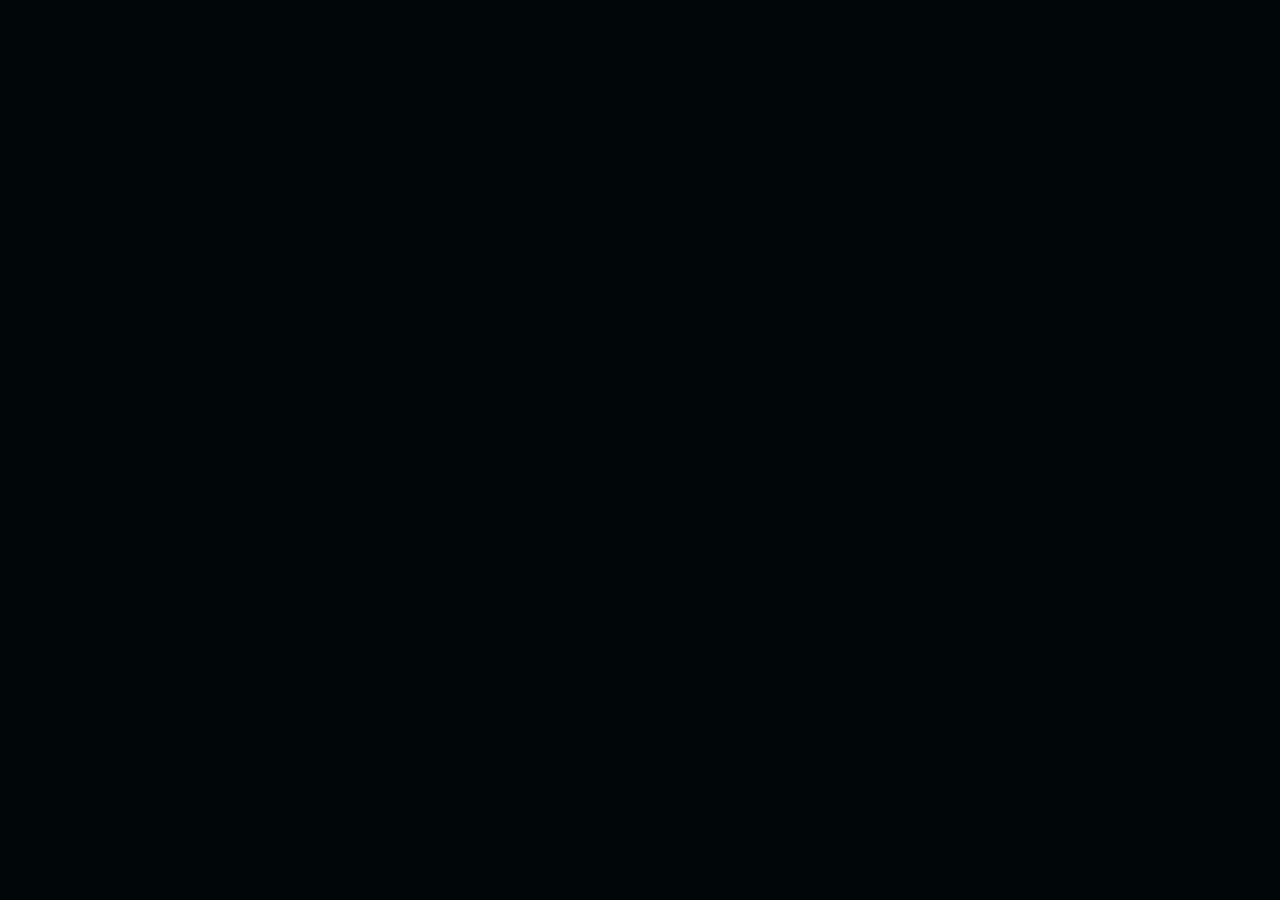
==== index.html @ 077a0ced "cleaned up fake stats for the bottom of the screen" ====
<!doctype html>
<html lang="en">
<head>
<meta charset="utf-8">
<meta name="viewport" content="width=device-width,initial-scale=1">
<title>Jarvis HUD: edge instruments</title>
<style>
  :root { --rgb: 80,222,205; }
  html, body { margin:0; height:100%; overflow:hidden; background:#010708; }
  #c { position:fixed; inset:0; width:100%; height:100%; display:block; cursor:pointer; outline:none; }
  #c:focus-visible { outline:2px solid rgba(var(--rgb),.7); outline-offset:-4px; }

  .p { position:fixed; pointer-events:none; color:rgba(var(--rgb),.92);
    font:12px/1.55 "Bahnschrift","Segoe UI",system-ui,sans-serif; letter-spacing:.04em; font-variant-numeric:tabular-nums; }
  .box { border-left:1px solid rgba(var(--rgb),.4); padding-left:12px; }
  .r { border-left:0; border-right:1px solid rgba(var(--rgb),.4); padding:0 12px 0 0; text-align:right; }
  .dim { color:rgba(var(--rgb),.55); }
  .big { font-size:30px; line-height:1.15; font-weight:600; color:#eafffb; }
  .title { font-size:20px; font-weight:600; letter-spacing:.3em; color:#eafffb; }
  .row2 { display:flex; align-items:center; gap:8px; margin:3px 0; }
  .lb { min-width:38px; color:rgba(var(--rgb),.6); font-size:11px; letter-spacing:.14em; }
  .val { min-width:74px; text-align:right; }
  .seg { display:inline-flex; gap:2px; }
  .seg i { display:block; width:8px; height:10px; background:rgba(var(--rgb),.16); }
  .seg i.on { background:rgba(var(--rgb),.95); box-shadow:0 0 6px rgba(var(--rgb),.6); }
  .dot { display:inline-block; width:7px; height:7px; border-radius:50%; margin:0 5px 0 12px; background:rgba(var(--rgb),.95); box-shadow:0 0 6px rgba(var(--rgb),.9); }

  #tl, #tr, #bl, #br, #ctl { opacity:0; }
  #tl { top:30px; left:36px; }
  #tr { top:30px; right:36px; }
  #bl { left:36px; bottom:52px; width:236px; }
  #br { right:36px; bottom:52px; width:236px; }
  #leds { margin-top:6px; white-space:nowrap; }

  #tx { left:50%; transform:translateX(-50%); bottom:150px; width:min(640px,92vw); text-align:center; font-size:14px; line-height:1.5; min-height:60px; }
  #youTxt { color:rgba(var(--rgb),.7); }
  #jvTxt { color:#eafffb; }

  #ctl { position:fixed; left:50%; transform:translateX(-50%); bottom:40px; width:min(520px,94vw);
    display:flex; flex-wrap:wrap; gap:8px; align-items:center; justify-content:center;
    font:12px "Bahnschrift","Segoe UI",system-ui,sans-serif; color:rgba(var(--rgb),.85); }
  #ctl button { font:inherit; letter-spacing:.06em; color:inherit; background:transparent; cursor:pointer;
    border:1px solid rgba(var(--rgb),.4); border-radius:999px; padding:4px 12px; }
  #ctl button:hover { background:rgba(var(--rgb),.12); }
  #ctl button.on { background:rgba(var(--rgb),.22); border-color:rgba(var(--rgb),.9); }
  #ctl label { display:flex; align-items:center; gap:8px; }
  #ctl input { accent-color:rgb(var(--rgb)); width:110px; }

    #chat { flex-basis:100%; display:flex; margin-bottom:4px; }
  #chatIn { flex:1; font:inherit; font-size:13px; letter-spacing:.04em; color:#eafffb;
    background:rgba(var(--rgb),.06); border:1px solid rgba(var(--rgb),.4); border-radius:999px;
    padding:6px 16px; outline:none; }
  #chatIn::placeholder { color:rgba(var(--rgb),.45); }
  #chatIn:focus { border-color:rgba(var(--rgb),.9); background:rgba(var(--rgb),.12); }
  #chatIn:disabled { opacity:.5; }

  @media (max-width:900px) { #bl, #br { display:none; } }
  @media (max-width:640px) { #tl .dim, #tr .dim { display:none; } .big { font-size:22px; } #tl { left:24px; } #tr { right:24px; }   @media (max-width:900px) { #bl, #br { display:none; } } }
  #jvTxt { display:flex; flex-direction:column; justify-content:flex-end; max-height:6em; overflow:hidden; }

  #chatPanel { position:fixed; right:36px; top:120px; bottom:160px; width:300px; display:flex; flex-direction:column;
    font:12px/1.5 "Bahnschrift","Segoe UI",system-ui,sans-serif; letter-spacing:.03em; color:rgba(var(--rgb),.92);
    border-right:1px solid rgba(var(--rgb),.4); padding-right:12px; animation:cfade 1.2s ease 2.2s both; }
  @keyframes cfade { from { opacity:0; } to { opacity:1; } }
  #chatHead { display:flex; justify-content:space-between; cursor:pointer; user-select:none;
    color:rgba(var(--rgb),.6); font-size:11px; letter-spacing:.14em; margin-bottom:8px; }
  #chatLog { flex:1; overflow-y:auto; scrollbar-width:thin; scrollbar-color:rgba(var(--rgb),.35) transparent; }
  #chatPanel.min { bottom:auto; }
  #chatPanel.min #chatLog { display:none; }
  .msg { margin:0 0 10px; }
  .msg .who { font-size:10px; letter-spacing:.16em; color:rgba(var(--rgb),.55); }
  .msg .body { white-space:pre-wrap; word-wrap:break-word; color:#eafffb; }
  .msg.you .body { color:rgba(var(--rgb),.85); }
  @media (max-width:1320px) { #chatPanel { display:none; } }
  #ctl button[data-s] { display:none; }  /* demo buttons hidden; delete this line to bring them back */
  #leds, .row2:has(#sCtx) { display:none; }  /* fake status dots and CTX gauge */
</style>
</head>
<body>
<canvas id="c" tabindex="0" role="button" aria-pressed="false" aria-label="Jarvis hub. Toggle listening"></canvas>

<div class="p" id="tl"><div class="box">
  <div class="title">JARVIS</div>
  <div id="stateLbl">Standing by</div>
  <div class="dim" id="brainLbl">Local model · on-device</div>
</div></div>

<div class="p" id="tr"><div class="box r">
  <div class="big" id="clock">--:--</div>
  <div class="dim" id="date"></div>
</div></div>

<div class="p" id="bl"><div class="box">
  <div class="row2"><span class="lb">VRAM</span><span class="seg" id="sVram" data-n="12"></span><span class="val" id="vVram"></span></div>
  <div class="row2"><span class="lb">RAM</span><span class="seg" id="sRam" data-n="12"></span><span class="val" id="vRam"></span></div>
  <div class="row2"><span class="lb">CPU</span><span class="seg" id="sCpu" data-n="12"></span><span class="val" id="vCpu"></span></div>
</div></div>

<div class="p" id="br"><div class="box">
  <div class="row2"><span class="lb">CTX</span><span class="seg" id="sCtx" data-n="12"></span><span class="val" id="vCtx"></span></div>
  <div class="row2"><span class="lb">TEMP</span><span class="seg" id="sTemp" data-n="12"></span><span class="val" id="vTemp"></span></div>
  <div id="leds"><span class="dot" style="margin-left:0"></span>DNS<span class="dot"></span>GIT<span class="dot"></span>CI<span class="dot"></span>WEB<span class="dot"></span>API</div>
</div></div>

<div class="p" id="tx">
  <div id="youTxt"></div>
  <div id="jvTxt"></div>
</div>

<div id="chatPanel">
  <div id="chatHead"><span>CONVERSATION</span><span id="chatMin">hide</span></div>
  <div id="chatLog"></div>
</div>

<div id="ctl">
  <div id="chat"><input id="chatIn" type="text" autocomplete="off" placeholder="Type a message and press Enter" aria-label="Message"></div>
  <button data-s="auto" class="on">Auto demo</button>
  <button data-s="idle">Idle</button>
  <button data-s="listening">Listening</button>
  <button data-s="thinking">Thinking</button>
  <button data-s="speaking">Speaking</button>
  <button data-s="claude">Claude</button>
  <button id="keyBtn" title="Change the push-to-talk key">Key: ...</button>
  <button id="handsBtn" title="Toggle the Hey Jarvis wake word">Hands-free: off</button>
  <label>Dot density <input id="dens" type="range" min="1" max="6" step="0.5" value="4"><span id="densTxt"></span></label>
</div>

<script src="https://cdnjs.cloudflare.com/ajax/libs/animejs/3.2.1/anime.min.js"></script>
<script>
(function () {
  const $ = id => document.getElementById(id);
  const cv = $('c'), ctx = cv.getContext('2d');
  const reduce = matchMedia('(prefers-reduced-motion: reduce)').matches;
  const TAU = Math.PI * 2;
  const clamp = (v, a, b) => Math.max(a, Math.min(b, v));
  const lerp = (a, b, t) => a + (b - a) * t;
  const pad = n => String(n).padStart(2, '0');

  let DPR = 1, cx = 0, cy = 0, U = 0;

  /* ---------- animated state (anime.js) ---------- */
  const S    = { rotY: 0, segRot: 0, hexRot: 0, phase: 0 };
  const mood = { energy: .15, amp: 1, pull: 1, spin: 1, scan: 0, speak: 0, listen: 0, think: 0, k: 0 };
  const boot = { sphere: 0, seg: 0, shell: 0, hud: 0 };
  let state = 'idle', brain = 'local', frameMic = 0, frameEnv = 0;

  /* ---------- palette: teal <-> amber (k = 0 local, 1 Claude) ---------- */
  const P = {
    main:  [[80,222,205],[255,176,84]],  light: [[207,255,247],[255,236,206]],
    white: [[240,255,252],[255,246,232]], seg0:  [[28,96,150],[150,76,18]],
    seg1:  [[84,182,208],[244,180,78]],   hex:   [[70,200,190],[220,152,66]],
    bg:    [[6,58,52],[74,42,6]],         glow:  [[20,120,110],[140,84,14]],
    sf0:   [[38,120,112],[150,96,30]],    sf1:   [[2,18,20],[22,13,2]],
    line:  [[90,225,210],[255,190,100]]
  };
  const rgb = p => [lerp(p[0][0], p[1][0], mood.k), lerp(p[0][1], p[1][1], mood.k), lerp(p[0][2], p[1][2], mood.k)];
  const col = (p, a) => { const c = rgb(p); return `rgba(${c[0] | 0},${c[1] | 0},${c[2] | 0},${a})`; };
  const FONT = 'Bahnschrift, "Segoe UI", system-ui, sans-serif';

  /* ---------- geodesic sphere ---------- */
  const norm = v => { const l = Math.hypot(v[0], v[1], v[2]); return [v[0] / l, v[1] / l, v[2] / l]; };
  function icosphere(level) {
    const t = (1 + Math.sqrt(5)) / 2;
    const V = [[-1,t,0],[1,t,0],[-1,-t,0],[1,-t,0],[0,-1,t],[0,1,t],[0,-1,-t],[0,1,-t],[t,0,-1],[t,0,1],[-t,0,-1],[-t,0,1]].map(norm);
    let F = [[0,11,5],[0,5,1],[0,1,7],[0,7,10],[0,10,11],[1,5,9],[5,11,4],[11,10,2],[10,7,6],[7,1,8],
             [3,9,4],[3,4,2],[3,2,6],[3,6,8],[3,8,9],[4,9,5],[2,4,11],[6,2,10],[8,6,7],[9,8,1]];
    for (let l = 0; l < level; l++) {
      const cache = new Map();
      const mid = (a, b) => {
        const k = a < b ? a + '_' + b : b + '_' + a;
        if (cache.has(k)) return cache.get(k);
        V.push(norm([(V[a][0]+V[b][0])/2, (V[a][1]+V[b][1])/2, (V[a][2]+V[b][2])/2]));
        cache.set(k, V.length - 1); return V.length - 1;
      };
      const nf = [];
      for (const [a, b, c] of F) {
        const ab = mid(a, b), bc = mid(b, c), ca = mid(c, a);
        nf.push([a, ab, ca], [b, bc, ab], [c, ca, bc], [ab, bc, ca]);
      }
      F = nf;
    }
    const seen = new Set(), E = [];
    for (const f of F) for (let i = 0; i < 3; i++) {
      const a = f[i], b = f[(i + 1) % 3], k = a < b ? a * 5000 + b : b * 5000 + a;
      if (!seen.has(k)) { seen.add(k); E.push([a, b]); }
    }
    return { V, E };
  }
  const GEO = icosphere(3);
  const PX = new Float32Array(GEO.V.length), PY = new Float32Array(GEO.V.length), PZ = new Float32Array(GEO.V.length);
  const EB = [[], [], [], [], [], []];

  function drawSphere(t, a) {
    if (a <= .002) return;
    const sR = .345 * U * (.75 + .25 * a);
    ctx.save(); ctx.globalAlpha = a;
    const g = ctx.createRadialGradient(cx - sR * .25, cy - sR * .25, sR * .1, cx, cy, sR);
    g.addColorStop(0, col(P.sf0, .42)); g.addColorStop(1, col(P.sf1, .9));
    ctx.fillStyle = g; ctx.beginPath(); ctx.arc(cx, cy, sR, 0, TAU); ctx.fill();

    const ry = S.rotY * Math.PI / 180, cyw = Math.cos(ry), syw = Math.sin(ry);
    const tilt = .38, ct = Math.cos(tilt), st = Math.sin(tilt);
    const disp = .07 * Math.max(0, mood.energy - .1) + .03 * mood.speak * frameEnv;
    const V = GEO.V;
    for (let i = 0; i < V.length; i++) {
      const v = V[i];
      const d = 1 + disp * Math.sin(v[0] * 5 + v[1] * 4 + t * 3.2) * Math.cos(v[2] * 4 - t * 2.1);
      const x = v[0] * d, y = v[1] * d, z = v[2] * d;
      const x1 = x * cyw + z * syw, z1 = -x * syw + z * cyw;
      const y2 = y * ct - z1 * st, z2 = y * st + z1 * ct;
      const k = 1 / (1 - z2 * .16);
      PX[i] = cx + x1 * sR * k; PY[i] = cy + y2 * sR * k; PZ[i] = z2;
    }
    ctx.save();
    ctx.beginPath(); ctx.arc(cx, cy, sR, 0, TAU); ctx.clip();
    for (let b = 0; b < 6; b++) EB[b].length = 0;
    const E = GEO.E, th = mood.think;
    for (let i = 0; i < E.length; i++) {
      const p = E[i][0], q = E[i][1];
      const za = (PZ[p] + PZ[q]) * .25 + .5;
      let val = .10 + .85 * za * za;
      if (th > .01) {
        const w = Math.sin((PY[p] + PY[q]) / sR * 1.6 - t * 5);
        if (w > 0) val += .55 * th * w * w * (.4 + .6 * za);
      }
      EB[Math.min(5, Math.floor(val * 6))].push(i);
    }
    ctx.lineWidth = DPR;
    for (let b = 0; b < 6; b++) {
      if (!EB[b].length) continue;
      ctx.strokeStyle = col(P.light, ((b + .5) / 6) * .9);
      ctx.beginPath();
      for (const i of EB[b]) { const p = E[i][0], q = E[i][1]; ctx.moveTo(PX[p], PY[p]); ctx.lineTo(PX[q], PY[q]); }
      ctx.stroke();
    }
    ctx.fillStyle = col(P.light, .65);
    for (let i = 0; i < V.length; i++) if (PZ[i] > .15) ctx.fillRect(PX[i] - DPR * .6, PY[i] - DPR * .6, DPR * 1.2, DPR * 1.2);
    ctx.restore();

    ctx.shadowColor = col(P.main, .8); ctx.shadowBlur = 12 * DPR;
    ctx.strokeStyle = col(P.white, .95); ctx.lineWidth = 2.2 * DPR;
    ctx.beginPath(); ctx.arc(cx, cy, sR, 0, TAU); ctx.stroke();
    ctx.restore();
  }

  /* ---------- honeycomb rings ---------- */
  function hexRing(r, n, rot, alpha, t, offset) {
    const step = TAU / n, s = (r * step) / 1.75;
    ctx.lineWidth = DPR;
    for (let i = 0; i < n; i++) {
      const a = rot + (i + offset) * step - Math.PI / 2;
      const sh = .5 + .5 * Math.sin(i * .7 + t * 1.1 + r * .02);
      const hx = cx + Math.cos(a) * r, hy = cy + Math.sin(a) * r;
      ctx.beginPath();
      for (let k = 0; k < 6; k++) {
        const b = a + k * TAU / 6, px = hx + Math.cos(b) * s, py = hy + Math.sin(b) * s;
        k ? ctx.lineTo(px, py) : ctx.moveTo(px, py);
      }
      ctx.closePath();
      if (sh > .82) { ctx.fillStyle = col(P.hex, alpha * .35); ctx.fill(); }
      ctx.strokeStyle = col(P.hex, alpha * (.35 + .65 * sh)); ctx.stroke();
    }
  }
  function drawHex(t, a) {
    if (a <= .002) return;
    const rot = S.hexRot * Math.PI / 180;
    hexRing(.415 * U, 46, rot, .30 * a, t, 0);
    hexRing(.480 * U, 54, -rot, .26 * a, t, .5);
    hexRing(.835 * U, 110, -rot, .22 * a, t, 0);
    hexRing(.870 * U, 118, rot, .18 * a, t, .5);
  }

  /* ---------- blue segment ring ---------- */
  function drawSegments(t, a) {
    if (a <= .002) return;
    const N = 72, T = 4, step = TAU / N, gap = step * .14, e = mood.energy;
    const base = .57 * U, th = .048 * U, tg = .008 * U, rot = S.segRot * Math.PI / 180, grow = .9 + .1 * a;
    const c0 = rgb(P.seg0), c1 = rgb(P.seg1), scanA = t * 2.2;
    for (let i = 0; i < N; i++) {
      const a0 = rot + i * step, phi = a0 + step / 2;
      const prof = .5 + .5 * Math.cos(phi + Math.PI / 2);
      const n1 = Math.sin(phi * 5 + t * .8), n2 = Math.sin(phi * 9 - t * 1.3 + 1.7), n3 = Math.sin(i * 2.7 + t * 8);
      let lvl = .22 + .5 * prof + .16 * (n1 * .6 + n2 * .4) + e * .18 * n3;
      lvl += mood.speak * frameEnv * .3 * (.5 + .5 * Math.sin(i * .5 - t * 9));
      lvl += mood.listen * frameMic * .3 * (.5 + .5 * Math.sin(i * .9 + t * 6));
      if (mood.scan > .01) {
        const d = Math.abs(((phi - scanA + Math.PI) % TAU + TAU) % TAU - Math.PI);
        lvl += mood.scan * .75 * Math.exp(-d * d / .12);
      }
      lvl = clamp(lvl, .05, 1);
      for (let k = 0; k < T; k++) {
        const fa = clamp(lvl * T - k, 0, 1), q = k / (T - 1);
        const r0 = (base + k * (th + tg)) * grow, r1 = r0 + th * grow;
        ctx.fillStyle = `rgba(${lerp(c0[0], c1[0], q) | 0},${lerp(c0[1], c1[1], q) | 0},${lerp(c0[2], c1[2], q) | 0},${(.10 + .62 * fa) * a})`;
        ctx.beginPath();
        ctx.arc(cx, cy, r1, a0 + gap / 2, a0 + step - gap / 2);
        ctx.arc(cx, cy, r0, a0 + step - gap / 2, a0 + gap / 2, true);
        ctx.closePath(); ctx.fill();
      }
    }
    ctx.strokeStyle = col(P.hex, .2 * a); ctx.lineWidth = DPR;
    [.565, .81].forEach(r => { ctx.beginPath(); ctx.arc(cx, cy, r * U * grow, 0, TAU); ctx.stroke(); });
  }

  function drawRipples(t) {
    if (mood.speak < .02) return;
    for (let i = 0; i < 3; i++) {
      const p = (t * .45 + i / 3) % 1, r = (.35 + p * .62) * U;
      ctx.strokeStyle = col(P.main, (1 - p) * .5 * mood.speak * boot.sphere);
      ctx.lineWidth = DPR * (2.2 - p * 1.6);
      ctx.beginPath(); ctx.arc(cx, cy, r, 0, TAU); ctx.stroke();
    }
  }

  /* ---------- particle shell (density adjustable) ---------- */
  const BINS = 720;
  const LAYERS = [
    { R: .90, base: 1100, spread: .010, size: 1.0, alpha: .55, line: .16,
      harm: [[2,.022,.3,1],[3,.016,1.9,-1],[5,.011,4.1,2],[8,.006,2.2,-3]] },
    { R: .95, base: 1500, spread: .014, size: 1.0, alpha: .60, line: .20,
      harm: [[2,.028,2.1,-1],[3,.022,.7,1],[4,.016,5.2,-2],[7,.009,3.3,3]] },
    { R: 1.0, base: 2000, spread: .020, size: 1.2, alpha: .50, line: .28,
      harm: [[2,.035,4.0,1],[3,.026,3.1,-1],[5,.018,.4,1],[6,.010,1.2,-2]] }
  ];
  LAYERS.forEach(L => { L.wob = new Float32Array(BINS); });
  let DENS = 4, totalDots = 0;

  function buildShell() {
    totalDots = 0;
    for (const L of LAYERS) {
      const per = Math.round(L.base * DENS / 3);
      L.bk = [];
      for (let b = 0; b < 3; b++) {
        const bin = new Uint16Array(per), sx = new Float32Array(per), co = new Float32Array(per), off = new Float32Array(per);
        for (let i = 0; i < per; i++) {
          const th = Math.random() * TAU;
          const g = Math.random() + Math.random() + Math.random() - 1.5;
          bin[i] = Math.floor(th / TAU * BINS) % BINS;
          sx[i] = Math.sin(th); co[i] = Math.cos(th);
          off[i] = g * L.spread * (1 + 1.8 * Math.pow(Math.abs(Math.sin(th)), 3));
        }
        L.bk.push({ n: per, bin, sx, co, off });
        totalDots += per;
      }
    }
    $('densTxt').textContent = `${(totalDots / 1000).toFixed(1)}k`;
  }

  function drawShell(t, a) {
    if (a <= .002) return;
    const sc = (.86 + .14 * a) * mood.pull;
    const ampNow = mood.amp * (1 + .5 * mood.listen * frameMic);
    for (const L of LAYERS) {
      for (let j = 0; j < BINS; j++) {
        const th = j / BINS * TAU; let sum = 0;
        for (const h of L.harm) sum += h[1] * Math.sin(h[0] * th + h[2] + h[3] * S.phase);
        L.wob[j] = sum * ampNow;
      }
      ctx.strokeStyle = col(P.line, L.line * a); ctx.lineWidth = DPR * 1.2;
      ctx.beginPath();
      for (let j = 0; j <= BINS; j += 4) {
        const jj = j % BINS, th = jj / BINS * TAU, r = (L.R + L.wob[jj]) * U * sc;
        const x = cx + Math.sin(th) * r, y = cy - Math.cos(th) * r;
        j ? ctx.lineTo(x, y) : ctx.moveTo(x, y);
      }
      ctx.closePath(); ctx.stroke();

      ctx.globalCompositeOperation = 'lighter';
      const s = DPR * L.size, wob = L.wob, R = L.R;
      for (let b = 0; b < 3; b++) {
        const B = L.bk[b];
        ctx.fillStyle = col(P.main, [.3, .55, .85][b] * L.alpha * a);
        for (let i = 0; i < B.n; i++) {
          const r = (R + wob[B.bin[i]] + B.off[i]) * U * sc;
          ctx.fillRect(cx + B.sx[i] * r, cy - B.co[i] * r, s, s);
        }
      }
      ctx.globalCompositeOperation = 'source-over';
    }
  }

  /* ---------- dummy metrics ---------- */
  const M = { gpu: 5, vram: 7.4, temp: 41, cpu: 7, ram: 17.8, ctx: 2.4, tps: 0 };
  const TGT = {
    idle:      { gpu: 5,  temp: 41, cpu: 7,  ctx: 2.4, tps: 0 },
    listening: { gpu: 14, temp: 43, cpu: 22, ctx: 2.4, tps: 0 },
    thinking:  { gpu: 94, temp: 66, cpu: 38, ctx: 5.2, tps: 48 },
    speaking:  { gpu: 71, temp: 68, cpu: 30, ctx: 5.8, tps: 52 },
    claude:    { gpu: 9,  temp: 56, cpu: 18, ctx: 5.4, tps: 78 }
  };
  const NOISE = { gpu: 3, temp: .15, cpu: 2, ctx: .01, tps: 3 };
    const LIVE = { on: false };
  function stepMetrics(dt) {
    if (LIVE.on) return;
    const T = TGT[(state === 'thinking' && brain === 'claude') ? 'claude' : state];
    for (const k in T) M[k] += (T[k] - M[k]) * Math.min(1, dt * 1.4) + (Math.random() - .5) * NOISE[k] * (T[k] > 1 ? 1 : .2);
    M.gpu = clamp(M.gpu, 1, 100); M.tps = Math.max(0, M.tps); M.cpu = clamp(M.cpu, 1, 100);
    M.vram = 7.4 + (state === 'thinking' || state === 'speaking' ? .6 : 0) * (brain === 'claude' ? 0 : 1) + Math.sin(performance.now() / 3000) * .03;
    M.ram = 17.8 + Math.sin(performance.now() / 5000) * .12;
  }

  /* ---------- edge instruments ---------- */
  const t0 = Date.now();
  const EV = [];  // real calendar events can go here later

  // top: heading-style time tape with event flags
  function drawTimeTape(a) {
    const w = Math.min(innerWidth * .5, Math.max(240, innerWidth - 560)) * DPR;
    const narrow = w / DPR < 420, y = (innerWidth < 700 ? 100 : 44) * DPR, span = narrow ? 240 : 360, ppm = w / span;
    const now = Date.now(), d = new Date(now);
    const mn = d.getHours() * 60 + d.getMinutes() + d.getSeconds() / 60 + d.getMilliseconds() / 60000;
    const g = ctx.createLinearGradient(cx - w / 2, 0, cx + w / 2, 0);
    g.addColorStop(0, col(P.main, 0)); g.addColorStop(.5, col(P.main, .55 * a)); g.addColorStop(1, col(P.main, 0));
    ctx.strokeStyle = g; ctx.lineWidth = DPR;
    ctx.beginPath(); ctx.moveTo(cx - w / 2, y); ctx.lineTo(cx + w / 2, y); ctx.stroke();
    ctx.font = `${11 * DPR}px ${FONT}`; ctx.textAlign = 'center'; ctx.textBaseline = 'middle';
    for (let m = Math.floor((mn - span / 2) / 15) * 15; m <= mn + span / 2; m += 15) {
      const x = cx + (m - mn) * ppm, f = 1 - Math.abs(x - cx) / (w / 2);
      if (f <= 0) continue;
      const major = m % 60 === 0, al = Math.pow(f, .7) * a;
      ctx.strokeStyle = col(P.main, al * (major ? .9 : .5)); ctx.lineWidth = DPR;
      ctx.beginPath(); ctx.moveTo(x, y); ctx.lineTo(x, y + (major ? 12 : 6) * DPR); ctx.stroke();
      if (major && (!narrow || m % 120 === 0)) {
        const h = (((m / 60) % 24) + 24) % 24;
        ctx.fillStyle = col(P.main, al * .8); ctx.fillText(pad(h) + ':00', x, y + 25 * DPR);
      }
    }
    let next = null;
    for (const e of EV) {
      const off = (e.t - now) / 60000, x = cx + off * ppm, f = 1 - Math.abs(x - cx) / (w / 2);
      if (off > 0 && (!next || e.t < next.t)) next = e;
      if (f <= 0) continue;
      const al = Math.pow(f, .7) * a * (off < 0 ? .45 : 1);
      ctx.strokeStyle = col(P.main, al); ctx.beginPath(); ctx.moveTo(x, y); ctx.lineTo(x, y - 14 * DPR); ctx.stroke();
      ctx.fillStyle = col(P.main, al); ctx.beginPath(); ctx.arc(x, y - 16 * DPR, 2.5 * DPR, 0, TAU); ctx.fill();
      ctx.fillText(e.n, x, y - 28 * DPR);
    }
    ctx.fillStyle = col(P.white, a);
    ctx.beginPath(); ctx.moveTo(cx, y + 2 * DPR); ctx.lineTo(cx - 5 * DPR, y - 7 * DPR); ctx.lineTo(cx + 5 * DPR, y - 7 * DPR); ctx.closePath(); ctx.fill();
    if (next) {
      const m = Math.max(0, Math.round((next.t - now) / 60000));
      ctx.fillStyle = col(P.main, .8 * a);
      ctx.fillText(`${next.n} in ${m < 60 ? m + 'm' : Math.floor(m / 60) + 'h ' + (m % 60) + 'm'}`, cx, y + 46 * DPR);
    }
  }

  // bottom: scrolling activity ticker
  const tk = { items: [], queue: [], fill: 0 };
  let blocked = 1284;
  const FILL = [
    () => ['Pi-hole', `${blocked.toLocaleString()} blocked today`],
    () => ['Git', 'main, 3 changed files'],
    () => ['CI', 'last run passed'],
    () => ['Dev servers', 'web and api up'],
    () => ['Model', state === 'idle' ? 'idle, 7.4 GB resident' : 'active'],
    () => ['Network', `${Math.round(12 + Math.random() * 7)} queries per min`],
    () => { const n = EV.filter(e => e.t > Date.now()).sort((a, b) => a.t - b.t)[0]; return ['Next', n ? `${n.n} in ${Math.max(0, Math.round((n.t - Date.now()) / 60000))}m` : 'nothing scheduled']; }
  ];
  function drawTicker(dt, a) {
    const W = cv.width, y = cv.height - 16 * DPR, gap = 46 * DPR, speed = 52 * DPR;
    ctx.font = `${12 * DPR}px ${FONT}`; ctx.textBaseline = 'middle'; ctx.textAlign = 'left';
    for (let n = 0; n < 40; n++) {
      const last = tk.items[tk.items.length - 1];
      if (last && last.x + last.w + gap > W + 40 * DPR) break;
      if (!tk.queue.length) break;  // only real events, no filler
      const src = tk.queue.shift();
      const it = { tm: new Date().toLocaleTimeString([], { hour12: false }) + '  ', a: src[0] + '  ', b: src[1] };
      it.w1 = ctx.measureText(it.tm).width; it.w2 = ctx.measureText(it.a).width;
      it.w = it.w1 + it.w2 + ctx.measureText(it.b).width;
      it.x = last ? last.x + last.w + gap : W * .2;
      tk.items.push(it);
    }
    for (const it of tk.items) it.x -= speed * dt;
    while (tk.items.length && tk.items[0].x + tk.items[0].w < 0) tk.items.shift();
    for (const it of tk.items) {
      const f = clamp(Math.min(it.x + it.w, W - it.x) / (W * .14), 0, 1) * a;
      if (f <= .01) continue;
      ctx.fillStyle = col(P.main, .5 * f); ctx.fillText(it.tm, it.x, y);
      ctx.fillStyle = col(P.white, .95 * f); ctx.fillText(it.a, it.x + it.w1, y);
      ctx.fillStyle = col(P.main, .8 * f); ctx.fillText(it.b, it.x + it.w1 + it.w2, y);
      ctx.fillStyle = col(P.main, .5 * f);
      ctx.fillRect(it.x - gap / 2 - 2 * DPR, y - 2 * DPR, 4 * DPR, 4 * DPR);
    }
  }

  function drawHud(dt, a) {
    if (a <= .002) return;
    // corner brackets
    const b = 18 * DPR, m = 14 * DPR, W = cv.width, H = cv.height;
    ctx.strokeStyle = col(P.main, .35 * a); ctx.lineWidth = 1.5 * DPR;
    [[m, m, 1, 1], [W - m, m, -1, 1], [m, H - m, 1, -1], [W - m, H - m, -1, -1]].forEach(([x, y, sx, sy]) => {
      ctx.beginPath(); ctx.moveTo(x + sx * b, y); ctx.lineTo(x, y); ctx.lineTo(x, y + sy * b); ctx.stroke();
    });
    drawTimeTape(a);
    drawTicker(dt, a);
  }

  /* ---------- frame ---------- */
  function drawBackground() {
    const w = cv.width, h = cv.height;
    ctx.fillStyle = '#01080a'; ctx.fillRect(0, 0, w, h);
    const g = ctx.createRadialGradient(w * .3, h * .78, 0, w * .3, h * .78, Math.max(w, h) * .75);
    g.addColorStop(0, col(P.bg, .6)); g.addColorStop(1, col(P.bg, 0));
    ctx.fillStyle = g; ctx.fillRect(0, 0, w, h);
    const c = ctx.createRadialGradient(cx, cy, 0, cx, cy, U * 1.3);
    c.addColorStop(0, col(P.glow, .12)); c.addColorStop(1, col(P.glow, 0));
    ctx.fillStyle = c; ctx.fillRect(0, 0, w, h);
  }
  function draw(t, dt) {
    frameMic = clamp((Math.abs(Math.sin(t * 6.3)) * .6 + Math.abs(Math.sin(t * 2.1 + 1)) * .4) * (.6 + .4 * Math.random()), 0, 1);
    frameEnv = Math.abs(Math.sin(t * 7.4) * Math.sin(t * 2.6 + .5)) * (.7 + .3 * Math.random());
    drawBackground();
    drawHex(t, boot.seg);
    drawSegments(t, boot.seg);
    drawShell(t, boot.shell);
    drawRipples(t);
    drawSphere(t, boot.sphere);
    drawHud(dt, boot.hud);
  }

  /* ---------- DOM readouts ---------- */
  const segs = {};
  document.querySelectorAll('.seg').forEach(s => {
    const n = +s.dataset.n, els = [];
    for (let i = 0; i < n; i++) els.push(s.appendChild(document.createElement('i')));
    segs[s.id] = els;
  });
  const setSeg = (id, f) => { const els = segs[id], k = Math.round(clamp(f, 0, 1) * els.length); els.forEach((e, i) => e.classList.toggle('on', i < k)); };
  let lastDom = 0, lastK = -1;
  function updateDom(now) {
    if (Math.abs(mood.k - lastK) > .003) {
      lastK = mood.k; const c = rgb(P.main);
      document.documentElement.style.setProperty('--rgb', `${c[0] | 0},${c[1] | 0},${c[2] | 0}`);
    }
    if (now - lastDom < 250) return;
    lastDom = now;
    if (Math.random() < .35) blocked++;
    $('vVram').textContent = `${M.vram.toFixed(1)}/12 GB`; setSeg('sVram', M.vram / 12);
    $('vRam').textContent = `${M.ram.toFixed(1)}/32 GB`;   setSeg('sRam', M.ram / 32);
    $('vCpu').textContent = `${Math.round(M.cpu)}%`;        setSeg('sCpu', M.cpu / 100);
    $('vCtx').textContent = `${M.ctx.toFixed(1)}k/8k`;      setSeg('sCtx', M.ctx / 8);
    $('vTemp').textContent = `${Math.round(M.temp)}°C`;     setSeg('sTemp', (M.temp - 30) / 60);
    const d = new Date();
    $('clock').textContent = d.toLocaleTimeString([], { hour: '2-digit', minute: '2-digit', hour12: false });
    $('date').textContent = d.toLocaleDateString([], { weekday: 'long', month: 'short', day: 'numeric' });
  }

  /* ---------- state machine ---------- */
  const PRE = {
    idle:      { energy: .15, amp: 1,   pull: 1,   spin: 1,   scan: 0, speak: 0, listen: 0, think: 0 },
    listening: { energy: .8,  amp: 1.8, pull: 1,   spin: 1,   scan: 0, speak: 0, listen: 1, think: 0 },
    thinking:  { energy: .5,  amp: .7,  pull: .93, spin: 4,   scan: 1, speak: 0, listen: 0, think: 1 },
    speaking:  { energy: .7,  amp: 1.5, pull: 1,   spin: 1.5, scan: 0, speak: 1, listen: 0, think: 0 }
  };
  const LBL = { idle: 'Standing by', listening: 'Listening', thinking: 'Thinking', speaking: 'Speaking' };
  function setState(s, b = 'local') {
    state = s; brain = b;
    cv.setAttribute('aria-pressed', String(s === 'listening'));
    $('stateLbl').textContent = LBL[s];
    $('brainLbl').textContent = b === 'claude' ? 'Escalated to Claude · remote' : 'Local model · on-device';
    anime.remove(mood);
    anime(Object.assign({ targets: mood, duration: 1000, easing: 'easeInOutSine',
      update: reduce ? () => draw(0, 0) : undefined }, PRE[s], { k: b === 'claude' ? 1 : 0 }));
  }
  const pushLog = (a, b) => tk.queue.push([a, b]);

  /* ---------- demo scenarios ---------- */
  const SC = [
    { you: 'Run the tests for the auth module and tell me what fails.',
      log: [['Reading', 'auth/, 14 files'], ['Running', 'pytest tests/auth -q'], ['Parsing', '2 failed, 41 passed']],
      reply: 'Two tests fail in token refresh. Both expect a UTC timestamp, but the helper returns local time. Want me to patch it and rerun?' },
    { you: 'Summarize what changed in the last three commits.',
      log: [['Reading', 'git log -3'], ['Diffing', '6 files, +212 / -48']],
      reply: 'Mostly a refactor of the ingestion step, plus a new retry wrapper and updated tests. Nothing touches the public API.' },
    { you: 'Design a caching layer for the ingestion pipeline and weigh the tradeoffs.', claude: true,
      log: [['Reading', 'pipeline/, 22 files'], ['Local model', 'low confidence']],
      clog: [['Calling', 'Claude, long context'], ['Received', 'plan with 3 options']],
      reply: 'Three options: an in-process LRU, a Redis layer, or content-hash memoization on disk. I would start with memoization, since your jobs are idempotent and batch-shaped.' }
  ];
  let auto = !reduce, runId = 0;
  const W = (ms, id) => new Promise(r => setTimeout(() => r(id === runId), ms));
  async function typeInto(el, text, ms, id) {
    for (let i = 1; i <= text.length; i++) { el.textContent = text.slice(0, i); if (!(await W(ms, id))) return false; }
    return true;
  }
  async function play(sc, id) {
    $('youTxt').textContent = ''; $('jvTxt').textContent = '';
    setState('listening');
    if (!(await W(700, id))) return;
    if (!(await typeInto($('youTxt'), '\u201C' + sc.you + '\u201D', 30, id))) return;
    if (!(await W(500, id))) return;
    setState('thinking');
    for (const [a, b] of sc.log) { pushLog(a, b); if (!(await W(900, id))) return; }
    if (sc.claude) {
      setState('thinking', 'claude'); pushLog('Escalating', 'handing off to Claude');
      for (const [a, b] of sc.clog) { if (!(await W(1200, id))) return; pushLog(a, b); }
      if (!(await W(800, id))) return;
    }
    setState('speaking', sc.claude ? 'claude' : 'local');
    if (!(await typeInto($('jvTxt'), sc.reply, 22, id))) return;
    if (!(await W(3000, id))) return;
    setState('idle');
    await W(3200, id);
  }
  async function demo(id) {
    let i = 0;
    while (auto && id === runId) await play(SC[i++ % SC.length], id);
  }

  /* ---------- controls ---------- */
  const chips = [...document.querySelectorAll('#ctl button[data-s]')];
  const mark = name => chips.forEach(b => b.classList.toggle('on', b.dataset.s === name));
  function manual(name) {
    auto = false; runId++; mark(name);
    $('youTxt').textContent = ''; $('jvTxt').textContent = '';
    if (name === 'claude') setState('thinking', 'claude'); else setState(name);
  }
  chips.forEach(b => b.addEventListener('click', () => {
    if (b.dataset.s === 'auto') { auto = true; runId++; mark('auto'); demo(runId); }
    else manual(b.dataset.s);
  }));
  const LISTEN_URL = 'http://localhost:8000/listen';
  function toggleListen() {
    if (LIVE.on) fetch(LISTEN_URL, { method: 'POST' }).catch(() => pushLog('Mic', 'request failed'));
    else manual(state === 'listening' ? 'idle' : 'listening');  // demo mode, no backend
  }
  cv.addEventListener('click', toggleListen);
  cv.addEventListener('keydown', e => {
    if (e.key === 'Enter' || e.key === ' ') { e.preventDefault(); toggleListen(); }
  });
  let densTimer;
  $('dens').addEventListener('input', e => {
    DENS = +e.target.value; $('densTxt').textContent = '…';
    clearTimeout(densTimer); densTimer = setTimeout(() => { buildShell(); if (reduce) draw(0, 0); }, 80);
  });

   /* ---------- conversation log ---------- */
  const chatLog = $('chatLog');
  let curJv = null;
  const nearBottom = () => chatLog.scrollHeight - chatLog.scrollTop - chatLog.clientHeight < 40;
  function addMsg(role, text) {
    const d = document.createElement('div'); d.className = 'msg ' + role;
    const who = document.createElement('div'); who.className = 'who'; who.textContent = role === 'you' ? 'YOU' : 'JARVIS';
    const body = document.createElement('div'); body.className = 'body'; body.textContent = text;
    d.append(who, body);
    const stick = nearBottom();
    chatLog.appendChild(d);
    while (chatLog.children.length > 60) chatLog.firstChild.remove();
    if (stick) chatLog.scrollTop = chatLog.scrollHeight;
    return body;
  }
  function appendMsg(body, text) {
    const stick = nearBottom();
    body.textContent += text;
    if (stick) chatLog.scrollTop = chatLog.scrollHeight;
  }
  $('chatHead').addEventListener('click', () => {
    const m = $('chatPanel').classList.toggle('min');
    $('chatMin').textContent = m ? 'show' : 'hide';
  });

  /* ---------- push-to-talk key ---------- */
  const keyBtn = $('keyBtn');
  const HOTKEY_URL = 'http://localhost:8000/hotkey';
  const prettyKey = k => k === 'media_play_pause' ? 'Play/Pause'
    : k.length <= 3 ? k.toUpperCase() : k.replace(/_/g, ' ').replace(/^./, c => c.toUpperCase());
  const showKey = k => { keyBtn.textContent = 'Key: ' + prettyKey(k); };
  function loadHotkey() { fetch(HOTKEY_URL).then(r => r.json()).then(d => showKey(d.key)).catch(() => {}); }
  keyBtn.addEventListener('click', () => {
    if (!LIVE.on) return;
    keyBtn.textContent = 'Press a key...';
    fetch(HOTKEY_URL + '/learn', { method: 'POST' }).catch(() => pushLog('Key', 'request failed'));
  });

    const handsBtn = $('handsBtn');
  handsBtn.addEventListener('click', () => {
    if (!LIVE.on) return;
    fetch('http://localhost:8000/handsfree', { method: 'POST' })
      .then(r => r.json())
      .then(d => { handsBtn.textContent = 'Hands-free: ' + (d.on ? 'on' : 'off'); handsBtn.classList.toggle('on', d.on); })
      .catch(() => pushLog('Hands-free', 'request failed'));
  });

  /* ---------- live link (WebSocket) ---------- */
  const WS_URL = new URLSearchParams(location.search).get('ws') || 'ws://localhost:8000/ws/hud';
  let ws, retryTimer;
  function stopDemo() { auto = false; runId++; mark(''); }
  function onMsg(m) {
    switch (m.type) {
      case 'state':
        if (!PRE[m.value]) break;
        if (m.value === 'listening') { $('youTxt').textContent = ''; $('jvTxt').textContent = ''; }
        setState(m.value, m.brain === 'claude' ? 'claude' : 'local');
        break;
      case 'transcript':
        if (m.role === 'you') { $('youTxt').textContent = '\u201C' + m.text + '\u201D'; $('jvTxt').textContent = ''; addMsg('you', m.text); curJv = null; }
        else { $('jvTxt').textContent = m.text; curJv = addMsg('jarvis', m.text); }
        break;
      case 'reply': {
        const el = $('jvTxt');
        el.textContent = m.append ? el.textContent + m.text : m.text;
        if (!m.append || !curJv) curJv = addMsg('jarvis', m.text);
        else appendMsg(curJv, m.text);
        break;
      }
      case 'hotkey': showKey(m.value); break;
      case 'log': pushLog(m.label || 'Event', m.detail || ''); break;
      case 'metrics':
        for (const k of ['vram', 'ram', 'cpu', 'temp', 'ctx']) if (typeof m[k] === 'number') M[k] = m[k];
        break;
    }
  }
  function connect() {
    try { ws = new WebSocket(WS_URL); } catch (e) { return; }
    ws.onopen = () => { LIVE.on = true; stopDemo(); setState('idle'); pushLog('Link', 'backend connected'); };
    ws.onmessage = e => { try { onMsg(JSON.parse(e.data)); } catch (_) {} };
    ws.onclose = () => { LIVE.on = false; clearTimeout(retryTimer); retryTimer = setTimeout(connect, 3000); };
    ws.onerror = () => ws.close();
  }
  connect();

  /* ---------- chat box ---------- */
  const API_URL = 'http://localhost:8000/chat';
  const chatIn = $('chatIn');
  let sending = false;
  chatIn.addEventListener('keydown', async e => {
    if (e.key !== 'Enter' || sending) return;
    const text = chatIn.value.trim();
    if (!text) return;
    if (!LIVE.on) { pushLog('Chat', 'backend not connected'); return; }
    sending = true; chatIn.value = ''; chatIn.disabled = true;
    try {
      const r = await fetch(API_URL, {
        method: 'POST',
        headers: { 'Content-Type': 'application/json' },
        body: JSON.stringify({ text })
      });
      if (!r.ok) pushLog('Chat', 'error ' + r.status);
    } catch (err) {
      pushLog('Chat', 'request failed');
    }
    sending = false; chatIn.disabled = false; chatIn.focus();
  });

  /* ---------- sizing ---------- */
  function resize() {
    DPR = Math.min(window.devicePixelRatio || 1, 2);
    cv.width = Math.round(innerWidth * DPR); cv.height = Math.round(innerHeight * DPR);
    cx = cv.width / 2; cy = cv.height * .455;
    U = Math.min(innerWidth * .28, innerHeight * .275) * DPR;
    if (reduce) draw(0, 0);
  }
  addEventListener('resize', resize);
  resize(); buildShell();

  if (reduce) {
    boot.sphere = boot.seg = boot.shell = boot.hud = 1;
    document.querySelectorAll('.p, #ctl').forEach(e => e.style.opacity = 1);
    updateDom(1e6); draw(0, 0); return;
  }

  /* ---------- anime.js: intro + endless loops ---------- */
  anime({ targets: boot, sphere: 1, duration: 1400, easing: 'easeOutCubic' });
  anime({ targets: boot, seg: 1, duration: 1800, delay: 500, easing: 'easeOutCubic' });
  anime({ targets: boot, shell: 1, duration: 2400, delay: 900, easing: 'easeOutExpo' });
  anime({ targets: boot, hud: 1, duration: 1800, delay: 1700, easing: 'easeOutCubic' });
  anime({ targets: ['#tl', '#tr', '#bl', '#br', '#ctl'], opacity: [0, 1], duration: 1200, delay: anime.stagger(120, { start: 1800 }), easing: 'easeOutCubic' });

  const loop = (prop, to, ms) => anime({ targets: S, [prop]: to, duration: ms, easing: 'linear', loop: true });
  loop('segRot', -360, 140000); loop('hexRot', 360, 180000); loop('phase', TAU, 16000);

  let last = performance.now();
  function frame(now) {
    const dt = Math.min(.05, (now - last) / 1000); last = now;
    S.rotY = (S.rotY + dt * 12 * mood.spin) % 360;
    stepMetrics(dt); updateDom(now); draw(now / 1000, dt);
    requestAnimationFrame(frame);
  }
  requestAnimationFrame(frame);
})();
</script>
</body>
</html>
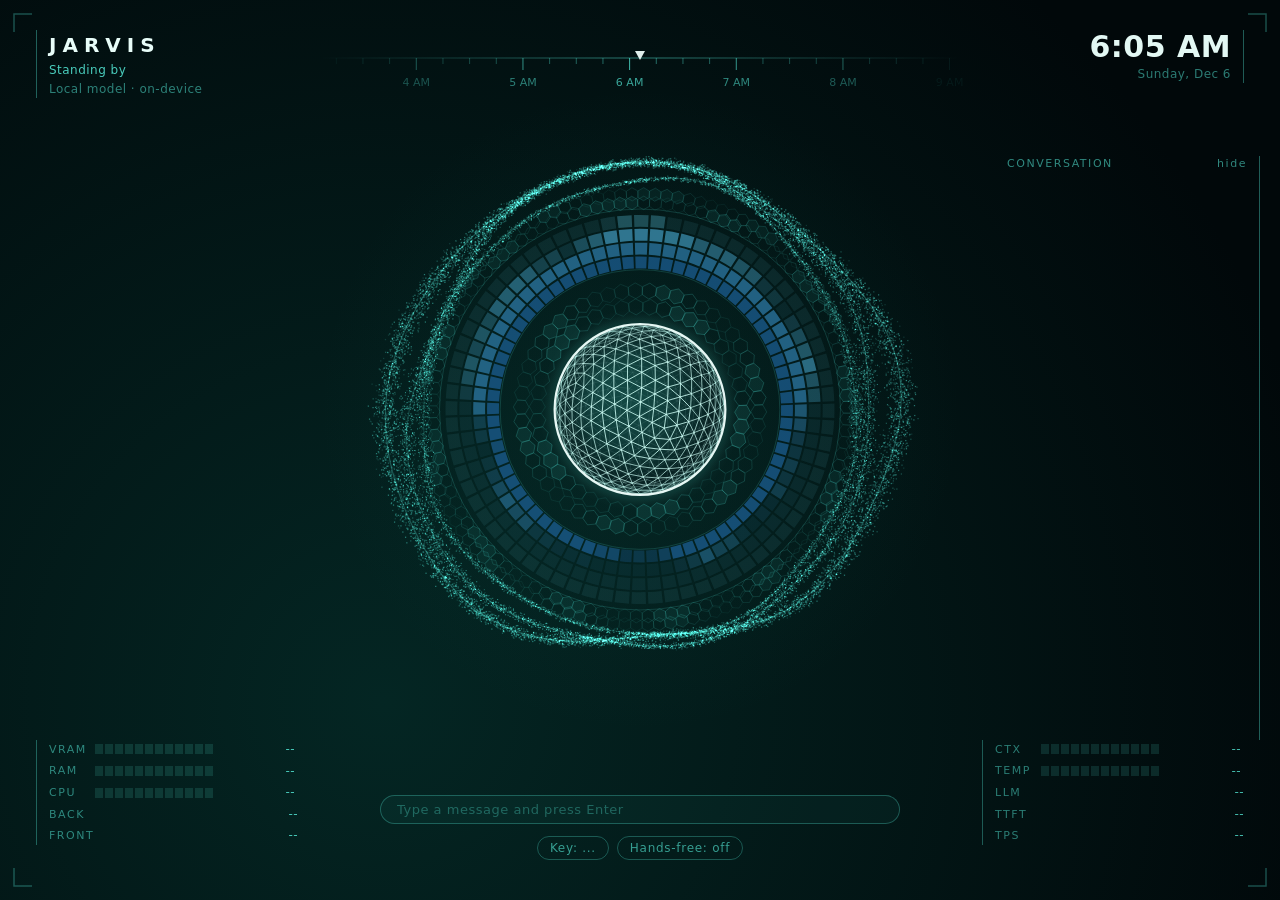
==== commit d8722e1c: "Vendor anime.min.js 3.2.1 for offline use" ====
--- a/index.html
+++ b/index.html
@@ -4,77 +4,7 @@
 <meta charset="utf-8">
 <meta name="viewport" content="width=device-width,initial-scale=1">
 <title>Jarvis HUD: edge instruments</title>
-<style>
-  :root { --rgb: 80,222,205; }
-  html, body { margin:0; height:100%; overflow:hidden; background:#010708; }
-  #c { position:fixed; inset:0; width:100%; height:100%; display:block; cursor:pointer; outline:none; }
-  #c:focus-visible { outline:2px solid rgba(var(--rgb),.7); outline-offset:-4px; }
-
-  .p { position:fixed; pointer-events:none; color:rgba(var(--rgb),.92);
-    font:12px/1.55 "Bahnschrift","Segoe UI",system-ui,sans-serif; letter-spacing:.04em; font-variant-numeric:tabular-nums; }
-  .box { border-left:1px solid rgba(var(--rgb),.4); padding-left:12px; }
-  .r { border-left:0; border-right:1px solid rgba(var(--rgb),.4); padding:0 12px 0 0; text-align:right; }
-  .dim { color:rgba(var(--rgb),.55); }
-  .big { font-size:30px; line-height:1.15; font-weight:600; color:#eafffb; }
-  .title { font-size:20px; font-weight:600; letter-spacing:.3em; color:#eafffb; }
-  .row2 { display:flex; align-items:center; gap:8px; margin:3px 0; }
-  .lb { min-width:38px; color:rgba(var(--rgb),.6); font-size:11px; letter-spacing:.14em; }
-  .val { min-width:74px; text-align:right; }
-  .seg { display:inline-flex; gap:2px; }
-  .seg i { display:block; width:8px; height:10px; background:rgba(var(--rgb),.16); }
-  .seg i.on { background:rgba(var(--rgb),.95); box-shadow:0 0 6px rgba(var(--rgb),.6); }
-  .dot { display:inline-block; width:7px; height:7px; border-radius:50%; margin:0 5px 0 12px; background:rgba(var(--rgb),.95); box-shadow:0 0 6px rgba(var(--rgb),.9); }
-
-  #tl, #tr, #bl, #br, #ctl { opacity:0; }
-  #tl { top:30px; left:36px; }
-  #tr { top:30px; right:36px; }
-  #bl { left:36px; bottom:52px; width:236px; }
-  #br { right:36px; bottom:52px; width:236px; }
-  #leds { margin-top:6px; white-space:nowrap; }
-
-  #tx { left:50%; transform:translateX(-50%); bottom:150px; width:min(640px,92vw); text-align:center; font-size:14px; line-height:1.5; min-height:60px; }
-  #youTxt { color:rgba(var(--rgb),.7); }
-  #jvTxt { color:#eafffb; }
-
-  #ctl { position:fixed; left:50%; transform:translateX(-50%); bottom:40px; width:min(520px,94vw);
-    display:flex; flex-wrap:wrap; gap:8px; align-items:center; justify-content:center;
-    font:12px "Bahnschrift","Segoe UI",system-ui,sans-serif; color:rgba(var(--rgb),.85); }
-  #ctl button { font:inherit; letter-spacing:.06em; color:inherit; background:transparent; cursor:pointer;
-    border:1px solid rgba(var(--rgb),.4); border-radius:999px; padding:4px 12px; }
-  #ctl button:hover { background:rgba(var(--rgb),.12); }
-  #ctl button.on { background:rgba(var(--rgb),.22); border-color:rgba(var(--rgb),.9); }
-  #ctl label { display:flex; align-items:center; gap:8px; }
-  #ctl input { accent-color:rgb(var(--rgb)); width:110px; }
-
-    #chat { flex-basis:100%; display:flex; margin-bottom:4px; }
-  #chatIn { flex:1; font:inherit; font-size:13px; letter-spacing:.04em; color:#eafffb;
-    background:rgba(var(--rgb),.06); border:1px solid rgba(var(--rgb),.4); border-radius:999px;
-    padding:6px 16px; outline:none; }
-  #chatIn::placeholder { color:rgba(var(--rgb),.45); }
-  #chatIn:focus { border-color:rgba(var(--rgb),.9); background:rgba(var(--rgb),.12); }
-  #chatIn:disabled { opacity:.5; }
-
-  @media (max-width:900px) { #bl, #br { display:none; } }
-  @media (max-width:640px) { #tl .dim, #tr .dim { display:none; } .big { font-size:22px; } #tl { left:24px; } #tr { right:24px; }   @media (max-width:900px) { #bl, #br { display:none; } } }
-  #jvTxt { display:flex; flex-direction:column; justify-content:flex-end; max-height:6em; overflow:hidden; }
-
-  #chatPanel { position:fixed; right:36px; top:120px; bottom:160px; width:300px; display:flex; flex-direction:column;
-    font:12px/1.5 "Bahnschrift","Segoe UI",system-ui,sans-serif; letter-spacing:.03em; color:rgba(var(--rgb),.92);
-    border-right:1px solid rgba(var(--rgb),.4); padding-right:12px; animation:cfade 1.2s ease 2.2s both; }
-  @keyframes cfade { from { opacity:0; } to { opacity:1; } }
-  #chatHead { display:flex; justify-content:space-between; cursor:pointer; user-select:none;
-    color:rgba(var(--rgb),.6); font-size:11px; letter-spacing:.14em; margin-bottom:8px; }
-  #chatLog { flex:1; overflow-y:auto; scrollbar-width:thin; scrollbar-color:rgba(var(--rgb),.35) transparent; }
-  #chatPanel.min { bottom:auto; }
-  #chatPanel.min #chatLog { display:none; }
-  .msg { margin:0 0 10px; }
-  .msg .who { font-size:10px; letter-spacing:.16em; color:rgba(var(--rgb),.55); }
-  .msg .body { white-space:pre-wrap; word-wrap:break-word; color:#eafffb; }
-  .msg.you .body { color:rgba(var(--rgb),.85); }
-  @media (max-width:1320px) { #chatPanel { display:none; } }
-  #ctl button[data-s] { display:none; }  /* demo buttons hidden; delete this line to bring them back */
-  #leds, .row2:has(#sCtx) { display:none; }  /* fake status dots and CTX gauge */
-</style>
+<link rel="stylesheet" href="style.css">
 </head>
 <body>
 <canvas id="c" tabindex="0" role="button" aria-pressed="false" aria-label="Jarvis hub. Toggle listening"></canvas>
@@ -88,18 +18,24 @@
 <div class="p" id="tr"><div class="box r">
   <div class="big" id="clock">--:--</div>
   <div class="dim" id="date"></div>
+  <div id="wxLine" style="margin-top:4px;color:#eafffb"></div>
+  <div class="dim" id="wxWind"></div>
 </div></div>
 
 <div class="p" id="bl"><div class="box">
   <div class="row2"><span class="lb">VRAM</span><span class="seg" id="sVram" data-n="12"></span><span class="val" id="vVram"></span></div>
   <div class="row2"><span class="lb">RAM</span><span class="seg" id="sRam" data-n="12"></span><span class="val" id="vRam"></span></div>
   <div class="row2"><span class="lb">CPU</span><span class="seg" id="sCpu" data-n="12"></span><span class="val" id="vCpu"></span></div>
+  <div class="row2"><span class="lb">BACK</span><span class="val" id="vGitBack" style="margin-left:auto">--</span></div>
+  <div class="row2"><span class="lb">FRONT</span><span class="val" id="vGitFront" style="margin-left:auto">--</span></div>
 </div></div>
 
 <div class="p" id="br"><div class="box">
   <div class="row2"><span class="lb">CTX</span><span class="seg" id="sCtx" data-n="12"></span><span class="val" id="vCtx"></span></div>
   <div class="row2"><span class="lb">TEMP</span><span class="seg" id="sTemp" data-n="12"></span><span class="val" id="vTemp"></span></div>
-  <div id="leds"><span class="dot" style="margin-left:0"></span>DNS<span class="dot"></span>GIT<span class="dot"></span>CI<span class="dot"></span>WEB<span class="dot"></span>API</div>
+  <div class="row2"><span class="lb">LLM</span><span class="val" id="vLlm" style="margin-left:auto">--</span></div>
+  <div class="row2"><span class="lb">TTFT</span><span class="val" id="vTtft" style="margin-left:auto">--</span></div>
+  <div class="row2"><span class="lb">TPS</span><span class="val" id="vTps" style="margin-left:auto">--</span></div>
 </div></div>
 
 <div class="p" id="tx">
@@ -114,670 +50,11 @@
 
 <div id="ctl">
   <div id="chat"><input id="chatIn" type="text" autocomplete="off" placeholder="Type a message and press Enter" aria-label="Message"></div>
-  <button data-s="auto" class="on">Auto demo</button>
-  <button data-s="idle">Idle</button>
-  <button data-s="listening">Listening</button>
-  <button data-s="thinking">Thinking</button>
-  <button data-s="speaking">Speaking</button>
-  <button data-s="claude">Claude</button>
   <button id="keyBtn" title="Change the push-to-talk key">Key: ...</button>
   <button id="handsBtn" title="Toggle the Hey Jarvis wake word">Hands-free: off</button>
-  <label>Dot density <input id="dens" type="range" min="1" max="6" step="0.5" value="4"><span id="densTxt"></span></label>
 </div>
 
-<script src="https://cdnjs.cloudflare.com/ajax/libs/animejs/3.2.1/anime.min.js"></script>
-<script>
-(function () {
-  const $ = id => document.getElementById(id);
-  const cv = $('c'), ctx = cv.getContext('2d');
-  const reduce = matchMedia('(prefers-reduced-motion: reduce)').matches;
-  const TAU = Math.PI * 2;
-  const clamp = (v, a, b) => Math.max(a, Math.min(b, v));
-  const lerp = (a, b, t) => a + (b - a) * t;
-  const pad = n => String(n).padStart(2, '0');
-
-  let DPR = 1, cx = 0, cy = 0, U = 0;
-
-  /* ---------- animated state (anime.js) ---------- */
-  const S    = { rotY: 0, segRot: 0, hexRot: 0, phase: 0 };
-  const mood = { energy: .15, amp: 1, pull: 1, spin: 1, scan: 0, speak: 0, listen: 0, think: 0, k: 0 };
-  const boot = { sphere: 0, seg: 0, shell: 0, hud: 0 };
-  let state = 'idle', brain = 'local', frameMic = 0, frameEnv = 0;
-
-  /* ---------- palette: teal <-> amber (k = 0 local, 1 Claude) ---------- */
-  const P = {
-    main:  [[80,222,205],[255,176,84]],  light: [[207,255,247],[255,236,206]],
-    white: [[240,255,252],[255,246,232]], seg0:  [[28,96,150],[150,76,18]],
-    seg1:  [[84,182,208],[244,180,78]],   hex:   [[70,200,190],[220,152,66]],
-    bg:    [[6,58,52],[74,42,6]],         glow:  [[20,120,110],[140,84,14]],
-    sf0:   [[38,120,112],[150,96,30]],    sf1:   [[2,18,20],[22,13,2]],
-    line:  [[90,225,210],[255,190,100]]
-  };
-  const rgb = p => [lerp(p[0][0], p[1][0], mood.k), lerp(p[0][1], p[1][1], mood.k), lerp(p[0][2], p[1][2], mood.k)];
-  const col = (p, a) => { const c = rgb(p); return `rgba(${c[0] | 0},${c[1] | 0},${c[2] | 0},${a})`; };
-  const FONT = 'Bahnschrift, "Segoe UI", system-ui, sans-serif';
-
-  /* ---------- geodesic sphere ---------- */
-  const norm = v => { const l = Math.hypot(v[0], v[1], v[2]); return [v[0] / l, v[1] / l, v[2] / l]; };
-  function icosphere(level) {
-    const t = (1 + Math.sqrt(5)) / 2;
-    const V = [[-1,t,0],[1,t,0],[-1,-t,0],[1,-t,0],[0,-1,t],[0,1,t],[0,-1,-t],[0,1,-t],[t,0,-1],[t,0,1],[-t,0,-1],[-t,0,1]].map(norm);
-    let F = [[0,11,5],[0,5,1],[0,1,7],[0,7,10],[0,10,11],[1,5,9],[5,11,4],[11,10,2],[10,7,6],[7,1,8],
-             [3,9,4],[3,4,2],[3,2,6],[3,6,8],[3,8,9],[4,9,5],[2,4,11],[6,2,10],[8,6,7],[9,8,1]];
-    for (let l = 0; l < level; l++) {
-      const cache = new Map();
-      const mid = (a, b) => {
-        const k = a < b ? a + '_' + b : b + '_' + a;
-        if (cache.has(k)) return cache.get(k);
-        V.push(norm([(V[a][0]+V[b][0])/2, (V[a][1]+V[b][1])/2, (V[a][2]+V[b][2])/2]));
-        cache.set(k, V.length - 1); return V.length - 1;
-      };
-      const nf = [];
-      for (const [a, b, c] of F) {
-        const ab = mid(a, b), bc = mid(b, c), ca = mid(c, a);
-        nf.push([a, ab, ca], [b, bc, ab], [c, ca, bc], [ab, bc, ca]);
-      }
-      F = nf;
-    }
-    const seen = new Set(), E = [];
-    for (const f of F) for (let i = 0; i < 3; i++) {
-      const a = f[i], b = f[(i + 1) % 3], k = a < b ? a * 5000 + b : b * 5000 + a;
-      if (!seen.has(k)) { seen.add(k); E.push([a, b]); }
-    }
-    return { V, E };
-  }
-  const GEO = icosphere(3);
-  const PX = new Float32Array(GEO.V.length), PY = new Float32Array(GEO.V.length), PZ = new Float32Array(GEO.V.length);
-  const EB = [[], [], [], [], [], []];
-
-  function drawSphere(t, a) {
-    if (a <= .002) return;
-    const sR = .345 * U * (.75 + .25 * a);
-    ctx.save(); ctx.globalAlpha = a;
-    const g = ctx.createRadialGradient(cx - sR * .25, cy - sR * .25, sR * .1, cx, cy, sR);
-    g.addColorStop(0, col(P.sf0, .42)); g.addColorStop(1, col(P.sf1, .9));
-    ctx.fillStyle = g; ctx.beginPath(); ctx.arc(cx, cy, sR, 0, TAU); ctx.fill();
-
-    const ry = S.rotY * Math.PI / 180, cyw = Math.cos(ry), syw = Math.sin(ry);
-    const tilt = .38, ct = Math.cos(tilt), st = Math.sin(tilt);
-    const disp = .07 * Math.max(0, mood.energy - .1) + .03 * mood.speak * frameEnv;
-    const V = GEO.V;
-    for (let i = 0; i < V.length; i++) {
-      const v = V[i];
-      const d = 1 + disp * Math.sin(v[0] * 5 + v[1] * 4 + t * 3.2) * Math.cos(v[2] * 4 - t * 2.1);
-      const x = v[0] * d, y = v[1] * d, z = v[2] * d;
-      const x1 = x * cyw + z * syw, z1 = -x * syw + z * cyw;
-      const y2 = y * ct - z1 * st, z2 = y * st + z1 * ct;
-      const k = 1 / (1 - z2 * .16);
-      PX[i] = cx + x1 * sR * k; PY[i] = cy + y2 * sR * k; PZ[i] = z2;
-    }
-    ctx.save();
-    ctx.beginPath(); ctx.arc(cx, cy, sR, 0, TAU); ctx.clip();
-    for (let b = 0; b < 6; b++) EB[b].length = 0;
-    const E = GEO.E, th = mood.think;
-    for (let i = 0; i < E.length; i++) {
-      const p = E[i][0], q = E[i][1];
-      const za = (PZ[p] + PZ[q]) * .25 + .5;
-      let val = .10 + .85 * za * za;
-      if (th > .01) {
-        const w = Math.sin((PY[p] + PY[q]) / sR * 1.6 - t * 5);
-        if (w > 0) val += .55 * th * w * w * (.4 + .6 * za);
-      }
-      EB[Math.min(5, Math.floor(val * 6))].push(i);
-    }
-    ctx.lineWidth = DPR;
-    for (let b = 0; b < 6; b++) {
-      if (!EB[b].length) continue;
-      ctx.strokeStyle = col(P.light, ((b + .5) / 6) * .9);
-      ctx.beginPath();
-      for (const i of EB[b]) { const p = E[i][0], q = E[i][1]; ctx.moveTo(PX[p], PY[p]); ctx.lineTo(PX[q], PY[q]); }
-      ctx.stroke();
-    }
-    ctx.fillStyle = col(P.light, .65);
-    for (let i = 0; i < V.length; i++) if (PZ[i] > .15) ctx.fillRect(PX[i] - DPR * .6, PY[i] - DPR * .6, DPR * 1.2, DPR * 1.2);
-    ctx.restore();
-
-    ctx.shadowColor = col(P.main, .8); ctx.shadowBlur = 12 * DPR;
-    ctx.strokeStyle = col(P.white, .95); ctx.lineWidth = 2.2 * DPR;
-    ctx.beginPath(); ctx.arc(cx, cy, sR, 0, TAU); ctx.stroke();
-    ctx.restore();
-  }
-
-  /* ---------- honeycomb rings ---------- */
-  function hexRing(r, n, rot, alpha, t, offset) {
-    const step = TAU / n, s = (r * step) / 1.75;
-    ctx.lineWidth = DPR;
-    for (let i = 0; i < n; i++) {
-      const a = rot + (i + offset) * step - Math.PI / 2;
-      const sh = .5 + .5 * Math.sin(i * .7 + t * 1.1 + r * .02);
-      const hx = cx + Math.cos(a) * r, hy = cy + Math.sin(a) * r;
-      ctx.beginPath();
-      for (let k = 0; k < 6; k++) {
-        const b = a + k * TAU / 6, px = hx + Math.cos(b) * s, py = hy + Math.sin(b) * s;
-        k ? ctx.lineTo(px, py) : ctx.moveTo(px, py);
-      }
-      ctx.closePath();
-      if (sh > .82) { ctx.fillStyle = col(P.hex, alpha * .35); ctx.fill(); }
-      ctx.strokeStyle = col(P.hex, alpha * (.35 + .65 * sh)); ctx.stroke();
-    }
-  }
-  function drawHex(t, a) {
-    if (a <= .002) return;
-    const rot = S.hexRot * Math.PI / 180;
-    hexRing(.415 * U, 46, rot, .30 * a, t, 0);
-    hexRing(.480 * U, 54, -rot, .26 * a, t, .5);
-    hexRing(.835 * U, 110, -rot, .22 * a, t, 0);
-    hexRing(.870 * U, 118, rot, .18 * a, t, .5);
-  }
-
-  /* ---------- blue segment ring ---------- */
-  function drawSegments(t, a) {
-    if (a <= .002) return;
-    const N = 72, T = 4, step = TAU / N, gap = step * .14, e = mood.energy;
-    const base = .57 * U, th = .048 * U, tg = .008 * U, rot = S.segRot * Math.PI / 180, grow = .9 + .1 * a;
-    const c0 = rgb(P.seg0), c1 = rgb(P.seg1), scanA = t * 2.2;
-    for (let i = 0; i < N; i++) {
-      const a0 = rot + i * step, phi = a0 + step / 2;
-      const prof = .5 + .5 * Math.cos(phi + Math.PI / 2);
-      const n1 = Math.sin(phi * 5 + t * .8), n2 = Math.sin(phi * 9 - t * 1.3 + 1.7), n3 = Math.sin(i * 2.7 + t * 8);
-      let lvl = .22 + .5 * prof + .16 * (n1 * .6 + n2 * .4) + e * .18 * n3;
-      lvl += mood.speak * frameEnv * .3 * (.5 + .5 * Math.sin(i * .5 - t * 9));
-      lvl += mood.listen * frameMic * .3 * (.5 + .5 * Math.sin(i * .9 + t * 6));
-      if (mood.scan > .01) {
-        const d = Math.abs(((phi - scanA + Math.PI) % TAU + TAU) % TAU - Math.PI);
-        lvl += mood.scan * .75 * Math.exp(-d * d / .12);
-      }
-      lvl = clamp(lvl, .05, 1);
-      for (let k = 0; k < T; k++) {
-        const fa = clamp(lvl * T - k, 0, 1), q = k / (T - 1);
-        const r0 = (base + k * (th + tg)) * grow, r1 = r0 + th * grow;
-        ctx.fillStyle = `rgba(${lerp(c0[0], c1[0], q) | 0},${lerp(c0[1], c1[1], q) | 0},${lerp(c0[2], c1[2], q) | 0},${(.10 + .62 * fa) * a})`;
-        ctx.beginPath();
-        ctx.arc(cx, cy, r1, a0 + gap / 2, a0 + step - gap / 2);
-        ctx.arc(cx, cy, r0, a0 + step - gap / 2, a0 + gap / 2, true);
-        ctx.closePath(); ctx.fill();
-      }
-    }
-    ctx.strokeStyle = col(P.hex, .2 * a); ctx.lineWidth = DPR;
-    [.565, .81].forEach(r => { ctx.beginPath(); ctx.arc(cx, cy, r * U * grow, 0, TAU); ctx.stroke(); });
-  }
-
-  function drawRipples(t) {
-    if (mood.speak < .02) return;
-    for (let i = 0; i < 3; i++) {
-      const p = (t * .45 + i / 3) % 1, r = (.35 + p * .62) * U;
-      ctx.strokeStyle = col(P.main, (1 - p) * .5 * mood.speak * boot.sphere);
-      ctx.lineWidth = DPR * (2.2 - p * 1.6);
-      ctx.beginPath(); ctx.arc(cx, cy, r, 0, TAU); ctx.stroke();
-    }
-  }
-
-  /* ---------- particle shell (density adjustable) ---------- */
-  const BINS = 720;
-  const LAYERS = [
-    { R: .90, base: 1100, spread: .010, size: 1.0, alpha: .55, line: .16,
-      harm: [[2,.022,.3,1],[3,.016,1.9,-1],[5,.011,4.1,2],[8,.006,2.2,-3]] },
-    { R: .95, base: 1500, spread: .014, size: 1.0, alpha: .60, line: .20,
-      harm: [[2,.028,2.1,-1],[3,.022,.7,1],[4,.016,5.2,-2],[7,.009,3.3,3]] },
-    { R: 1.0, base: 2000, spread: .020, size: 1.2, alpha: .50, line: .28,
-      harm: [[2,.035,4.0,1],[3,.026,3.1,-1],[5,.018,.4,1],[6,.010,1.2,-2]] }
-  ];
-  LAYERS.forEach(L => { L.wob = new Float32Array(BINS); });
-  let DENS = 4, totalDots = 0;
-
-  function buildShell() {
-    totalDots = 0;
-    for (const L of LAYERS) {
-      const per = Math.round(L.base * DENS / 3);
-      L.bk = [];
-      for (let b = 0; b < 3; b++) {
-        const bin = new Uint16Array(per), sx = new Float32Array(per), co = new Float32Array(per), off = new Float32Array(per);
-        for (let i = 0; i < per; i++) {
-          const th = Math.random() * TAU;
-          const g = Math.random() + Math.random() + Math.random() - 1.5;
-          bin[i] = Math.floor(th / TAU * BINS) % BINS;
-          sx[i] = Math.sin(th); co[i] = Math.cos(th);
-          off[i] = g * L.spread * (1 + 1.8 * Math.pow(Math.abs(Math.sin(th)), 3));
-        }
-        L.bk.push({ n: per, bin, sx, co, off });
-        totalDots += per;
-      }
-    }
-    $('densTxt').textContent = `${(totalDots / 1000).toFixed(1)}k`;
-  }
-
-  function drawShell(t, a) {
-    if (a <= .002) return;
-    const sc = (.86 + .14 * a) * mood.pull;
-    const ampNow = mood.amp * (1 + .5 * mood.listen * frameMic);
-    for (const L of LAYERS) {
-      for (let j = 0; j < BINS; j++) {
-        const th = j / BINS * TAU; let sum = 0;
-        for (const h of L.harm) sum += h[1] * Math.sin(h[0] * th + h[2] + h[3] * S.phase);
-        L.wob[j] = sum * ampNow;
-      }
-      ctx.strokeStyle = col(P.line, L.line * a); ctx.lineWidth = DPR * 1.2;
-      ctx.beginPath();
-      for (let j = 0; j <= BINS; j += 4) {
-        const jj = j % BINS, th = jj / BINS * TAU, r = (L.R + L.wob[jj]) * U * sc;
-        const x = cx + Math.sin(th) * r, y = cy - Math.cos(th) * r;
-        j ? ctx.lineTo(x, y) : ctx.moveTo(x, y);
-      }
-      ctx.closePath(); ctx.stroke();
-
-      ctx.globalCompositeOperation = 'lighter';
-      const s = DPR * L.size, wob = L.wob, R = L.R;
-      for (let b = 0; b < 3; b++) {
-        const B = L.bk[b];
-        ctx.fillStyle = col(P.main, [.3, .55, .85][b] * L.alpha * a);
-        for (let i = 0; i < B.n; i++) {
-          const r = (R + wob[B.bin[i]] + B.off[i]) * U * sc;
-          ctx.fillRect(cx + B.sx[i] * r, cy - B.co[i] * r, s, s);
-        }
-      }
-      ctx.globalCompositeOperation = 'source-over';
-    }
-  }
-
-  /* ---------- dummy metrics ---------- */
-  const M = { gpu: 5, vram: 7.4, temp: 41, cpu: 7, ram: 17.8, ctx: 2.4, tps: 0 };
-  const TGT = {
-    idle:      { gpu: 5,  temp: 41, cpu: 7,  ctx: 2.4, tps: 0 },
-    listening: { gpu: 14, temp: 43, cpu: 22, ctx: 2.4, tps: 0 },
-    thinking:  { gpu: 94, temp: 66, cpu: 38, ctx: 5.2, tps: 48 },
-    speaking:  { gpu: 71, temp: 68, cpu: 30, ctx: 5.8, tps: 52 },
-    claude:    { gpu: 9,  temp: 56, cpu: 18, ctx: 5.4, tps: 78 }
-  };
-  const NOISE = { gpu: 3, temp: .15, cpu: 2, ctx: .01, tps: 3 };
-    const LIVE = { on: false };
-  function stepMetrics(dt) {
-    if (LIVE.on) return;
-    const T = TGT[(state === 'thinking' && brain === 'claude') ? 'claude' : state];
-    for (const k in T) M[k] += (T[k] - M[k]) * Math.min(1, dt * 1.4) + (Math.random() - .5) * NOISE[k] * (T[k] > 1 ? 1 : .2);
-    M.gpu = clamp(M.gpu, 1, 100); M.tps = Math.max(0, M.tps); M.cpu = clamp(M.cpu, 1, 100);
-    M.vram = 7.4 + (state === 'thinking' || state === 'speaking' ? .6 : 0) * (brain === 'claude' ? 0 : 1) + Math.sin(performance.now() / 3000) * .03;
-    M.ram = 17.8 + Math.sin(performance.now() / 5000) * .12;
-  }
-
-  /* ---------- edge instruments ---------- */
-  const t0 = Date.now();
-  const EV = [];  // real calendar events can go here later
-
-  // top: heading-style time tape with event flags
-  function drawTimeTape(a) {
-    const w = Math.min(innerWidth * .5, Math.max(240, innerWidth - 560)) * DPR;
-    const narrow = w / DPR < 420, y = (innerWidth < 700 ? 100 : 44) * DPR, span = narrow ? 240 : 360, ppm = w / span;
-    const now = Date.now(), d = new Date(now);
-    const mn = d.getHours() * 60 + d.getMinutes() + d.getSeconds() / 60 + d.getMilliseconds() / 60000;
-    const g = ctx.createLinearGradient(cx - w / 2, 0, cx + w / 2, 0);
-    g.addColorStop(0, col(P.main, 0)); g.addColorStop(.5, col(P.main, .55 * a)); g.addColorStop(1, col(P.main, 0));
-    ctx.strokeStyle = g; ctx.lineWidth = DPR;
-    ctx.beginPath(); ctx.moveTo(cx - w / 2, y); ctx.lineTo(cx + w / 2, y); ctx.stroke();
-    ctx.font = `${11 * DPR}px ${FONT}`; ctx.textAlign = 'center'; ctx.textBaseline = 'middle';
-    for (let m = Math.floor((mn - span / 2) / 15) * 15; m <= mn + span / 2; m += 15) {
-      const x = cx + (m - mn) * ppm, f = 1 - Math.abs(x - cx) / (w / 2);
-      if (f <= 0) continue;
-      const major = m % 60 === 0, al = Math.pow(f, .7) * a;
-      ctx.strokeStyle = col(P.main, al * (major ? .9 : .5)); ctx.lineWidth = DPR;
-      ctx.beginPath(); ctx.moveTo(x, y); ctx.lineTo(x, y + (major ? 12 : 6) * DPR); ctx.stroke();
-      if (major && (!narrow || m % 120 === 0)) {
-        const h = (((m / 60) % 24) + 24) % 24;
-        ctx.fillStyle = col(P.main, al * .8); ctx.fillText(pad(h) + ':00', x, y + 25 * DPR);
-      }
-    }
-    let next = null;
-    for (const e of EV) {
-      const off = (e.t - now) / 60000, x = cx + off * ppm, f = 1 - Math.abs(x - cx) / (w / 2);
-      if (off > 0 && (!next || e.t < next.t)) next = e;
-      if (f <= 0) continue;
-      const al = Math.pow(f, .7) * a * (off < 0 ? .45 : 1);
-      ctx.strokeStyle = col(P.main, al); ctx.beginPath(); ctx.moveTo(x, y); ctx.lineTo(x, y - 14 * DPR); ctx.stroke();
-      ctx.fillStyle = col(P.main, al); ctx.beginPath(); ctx.arc(x, y - 16 * DPR, 2.5 * DPR, 0, TAU); ctx.fill();
-      ctx.fillText(e.n, x, y - 28 * DPR);
-    }
-    ctx.fillStyle = col(P.white, a);
-    ctx.beginPath(); ctx.moveTo(cx, y + 2 * DPR); ctx.lineTo(cx - 5 * DPR, y - 7 * DPR); ctx.lineTo(cx + 5 * DPR, y - 7 * DPR); ctx.closePath(); ctx.fill();
-    if (next) {
-      const m = Math.max(0, Math.round((next.t - now) / 60000));
-      ctx.fillStyle = col(P.main, .8 * a);
-      ctx.fillText(`${next.n} in ${m < 60 ? m + 'm' : Math.floor(m / 60) + 'h ' + (m % 60) + 'm'}`, cx, y + 46 * DPR);
-    }
-  }
-
-  // bottom: scrolling activity ticker
-  const tk = { items: [], queue: [], fill: 0 };
-  let blocked = 1284;
-  const FILL = [
-    () => ['Pi-hole', `${blocked.toLocaleString()} blocked today`],
-    () => ['Git', 'main, 3 changed files'],
-    () => ['CI', 'last run passed'],
-    () => ['Dev servers', 'web and api up'],
-    () => ['Model', state === 'idle' ? 'idle, 7.4 GB resident' : 'active'],
-    () => ['Network', `${Math.round(12 + Math.random() * 7)} queries per min`],
-    () => { const n = EV.filter(e => e.t > Date.now()).sort((a, b) => a.t - b.t)[0]; return ['Next', n ? `${n.n} in ${Math.max(0, Math.round((n.t - Date.now()) / 60000))}m` : 'nothing scheduled']; }
-  ];
-  function drawTicker(dt, a) {
-    const W = cv.width, y = cv.height - 16 * DPR, gap = 46 * DPR, speed = 52 * DPR;
-    ctx.font = `${12 * DPR}px ${FONT}`; ctx.textBaseline = 'middle'; ctx.textAlign = 'left';
-    for (let n = 0; n < 40; n++) {
-      const last = tk.items[tk.items.length - 1];
-      if (last && last.x + last.w + gap > W + 40 * DPR) break;
-      if (!tk.queue.length) break;  // only real events, no filler
-      const src = tk.queue.shift();
-      const it = { tm: new Date().toLocaleTimeString([], { hour12: false }) + '  ', a: src[0] + '  ', b: src[1] };
-      it.w1 = ctx.measureText(it.tm).width; it.w2 = ctx.measureText(it.a).width;
-      it.w = it.w1 + it.w2 + ctx.measureText(it.b).width;
-      it.x = last ? last.x + last.w + gap : W * .2;
-      tk.items.push(it);
-    }
-    for (const it of tk.items) it.x -= speed * dt;
-    while (tk.items.length && tk.items[0].x + tk.items[0].w < 0) tk.items.shift();
-    for (const it of tk.items) {
-      const f = clamp(Math.min(it.x + it.w, W - it.x) / (W * .14), 0, 1) * a;
-      if (f <= .01) continue;
-      ctx.fillStyle = col(P.main, .5 * f); ctx.fillText(it.tm, it.x, y);
-      ctx.fillStyle = col(P.white, .95 * f); ctx.fillText(it.a, it.x + it.w1, y);
-      ctx.fillStyle = col(P.main, .8 * f); ctx.fillText(it.b, it.x + it.w1 + it.w2, y);
-      ctx.fillStyle = col(P.main, .5 * f);
-      ctx.fillRect(it.x - gap / 2 - 2 * DPR, y - 2 * DPR, 4 * DPR, 4 * DPR);
-    }
-  }
-
-  function drawHud(dt, a) {
-    if (a <= .002) return;
-    // corner brackets
-    const b = 18 * DPR, m = 14 * DPR, W = cv.width, H = cv.height;
-    ctx.strokeStyle = col(P.main, .35 * a); ctx.lineWidth = 1.5 * DPR;
-    [[m, m, 1, 1], [W - m, m, -1, 1], [m, H - m, 1, -1], [W - m, H - m, -1, -1]].forEach(([x, y, sx, sy]) => {
-      ctx.beginPath(); ctx.moveTo(x + sx * b, y); ctx.lineTo(x, y); ctx.lineTo(x, y + sy * b); ctx.stroke();
-    });
-    drawTimeTape(a);
-    drawTicker(dt, a);
-  }
-
-  /* ---------- frame ---------- */
-  function drawBackground() {
-    const w = cv.width, h = cv.height;
-    ctx.fillStyle = '#01080a'; ctx.fillRect(0, 0, w, h);
-    const g = ctx.createRadialGradient(w * .3, h * .78, 0, w * .3, h * .78, Math.max(w, h) * .75);
-    g.addColorStop(0, col(P.bg, .6)); g.addColorStop(1, col(P.bg, 0));
-    ctx.fillStyle = g; ctx.fillRect(0, 0, w, h);
-    const c = ctx.createRadialGradient(cx, cy, 0, cx, cy, U * 1.3);
-    c.addColorStop(0, col(P.glow, .12)); c.addColorStop(1, col(P.glow, 0));
-    ctx.fillStyle = c; ctx.fillRect(0, 0, w, h);
-  }
-  function draw(t, dt) {
-    frameMic = clamp((Math.abs(Math.sin(t * 6.3)) * .6 + Math.abs(Math.sin(t * 2.1 + 1)) * .4) * (.6 + .4 * Math.random()), 0, 1);
-    frameEnv = Math.abs(Math.sin(t * 7.4) * Math.sin(t * 2.6 + .5)) * (.7 + .3 * Math.random());
-    drawBackground();
-    drawHex(t, boot.seg);
-    drawSegments(t, boot.seg);
-    drawShell(t, boot.shell);
-    drawRipples(t);
-    drawSphere(t, boot.sphere);
-    drawHud(dt, boot.hud);
-  }
-
-  /* ---------- DOM readouts ---------- */
-  const segs = {};
-  document.querySelectorAll('.seg').forEach(s => {
-    const n = +s.dataset.n, els = [];
-    for (let i = 0; i < n; i++) els.push(s.appendChild(document.createElement('i')));
-    segs[s.id] = els;
-  });
-  const setSeg = (id, f) => { const els = segs[id], k = Math.round(clamp(f, 0, 1) * els.length); els.forEach((e, i) => e.classList.toggle('on', i < k)); };
-  let lastDom = 0, lastK = -1;
-  function updateDom(now) {
-    if (Math.abs(mood.k - lastK) > .003) {
-      lastK = mood.k; const c = rgb(P.main);
-      document.documentElement.style.setProperty('--rgb', `${c[0] | 0},${c[1] | 0},${c[2] | 0}`);
-    }
-    if (now - lastDom < 250) return;
-    lastDom = now;
-    if (Math.random() < .35) blocked++;
-    $('vVram').textContent = `${M.vram.toFixed(1)}/12 GB`; setSeg('sVram', M.vram / 12);
-    $('vRam').textContent = `${M.ram.toFixed(1)}/32 GB`;   setSeg('sRam', M.ram / 32);
-    $('vCpu').textContent = `${Math.round(M.cpu)}%`;        setSeg('sCpu', M.cpu / 100);
-    $('vCtx').textContent = `${M.ctx.toFixed(1)}k/8k`;      setSeg('sCtx', M.ctx / 8);
-    $('vTemp').textContent = `${Math.round(M.temp)}°C`;     setSeg('sTemp', (M.temp - 30) / 60);
-    const d = new Date();
-    $('clock').textContent = d.toLocaleTimeString([], { hour: '2-digit', minute: '2-digit', hour12: false });
-    $('date').textContent = d.toLocaleDateString([], { weekday: 'long', month: 'short', day: 'numeric' });
-  }
-
-  /* ---------- state machine ---------- */
-  const PRE = {
-    idle:      { energy: .15, amp: 1,   pull: 1,   spin: 1,   scan: 0, speak: 0, listen: 0, think: 0 },
-    listening: { energy: .8,  amp: 1.8, pull: 1,   spin: 1,   scan: 0, speak: 0, listen: 1, think: 0 },
-    thinking:  { energy: .5,  amp: .7,  pull: .93, spin: 4,   scan: 1, speak: 0, listen: 0, think: 1 },
-    speaking:  { energy: .7,  amp: 1.5, pull: 1,   spin: 1.5, scan: 0, speak: 1, listen: 0, think: 0 }
-  };
-  const LBL = { idle: 'Standing by', listening: 'Listening', thinking: 'Thinking', speaking: 'Speaking' };
-  function setState(s, b = 'local') {
-    state = s; brain = b;
-    cv.setAttribute('aria-pressed', String(s === 'listening'));
-    $('stateLbl').textContent = LBL[s];
-    $('brainLbl').textContent = b === 'claude' ? 'Escalated to Claude · remote' : 'Local model · on-device';
-    anime.remove(mood);
-    anime(Object.assign({ targets: mood, duration: 1000, easing: 'easeInOutSine',
-      update: reduce ? () => draw(0, 0) : undefined }, PRE[s], { k: b === 'claude' ? 1 : 0 }));
-  }
-  const pushLog = (a, b) => tk.queue.push([a, b]);
-
-  /* ---------- demo scenarios ---------- */
-  const SC = [
-    { you: 'Run the tests for the auth module and tell me what fails.',
-      log: [['Reading', 'auth/, 14 files'], ['Running', 'pytest tests/auth -q'], ['Parsing', '2 failed, 41 passed']],
-      reply: 'Two tests fail in token refresh. Both expect a UTC timestamp, but the helper returns local time. Want me to patch it and rerun?' },
-    { you: 'Summarize what changed in the last three commits.',
-      log: [['Reading', 'git log -3'], ['Diffing', '6 files, +212 / -48']],
-      reply: 'Mostly a refactor of the ingestion step, plus a new retry wrapper and updated tests. Nothing touches the public API.' },
-    { you: 'Design a caching layer for the ingestion pipeline and weigh the tradeoffs.', claude: true,
-      log: [['Reading', 'pipeline/, 22 files'], ['Local model', 'low confidence']],
-      clog: [['Calling', 'Claude, long context'], ['Received', 'plan with 3 options']],
-      reply: 'Three options: an in-process LRU, a Redis layer, or content-hash memoization on disk. I would start with memoization, since your jobs are idempotent and batch-shaped.' }
-  ];
-  let auto = !reduce, runId = 0;
-  const W = (ms, id) => new Promise(r => setTimeout(() => r(id === runId), ms));
-  async function typeInto(el, text, ms, id) {
-    for (let i = 1; i <= text.length; i++) { el.textContent = text.slice(0, i); if (!(await W(ms, id))) return false; }
-    return true;
-  }
-  async function play(sc, id) {
-    $('youTxt').textContent = ''; $('jvTxt').textContent = '';
-    setState('listening');
-    if (!(await W(700, id))) return;
-    if (!(await typeInto($('youTxt'), '\u201C' + sc.you + '\u201D', 30, id))) return;
-    if (!(await W(500, id))) return;
-    setState('thinking');
-    for (const [a, b] of sc.log) { pushLog(a, b); if (!(await W(900, id))) return; }
-    if (sc.claude) {
-      setState('thinking', 'claude'); pushLog('Escalating', 'handing off to Claude');
-      for (const [a, b] of sc.clog) { if (!(await W(1200, id))) return; pushLog(a, b); }
-      if (!(await W(800, id))) return;
-    }
-    setState('speaking', sc.claude ? 'claude' : 'local');
-    if (!(await typeInto($('jvTxt'), sc.reply, 22, id))) return;
-    if (!(await W(3000, id))) return;
-    setState('idle');
-    await W(3200, id);
-  }
-  async function demo(id) {
-    let i = 0;
-    while (auto && id === runId) await play(SC[i++ % SC.length], id);
-  }
-
-  /* ---------- controls ---------- */
-  const chips = [...document.querySelectorAll('#ctl button[data-s]')];
-  const mark = name => chips.forEach(b => b.classList.toggle('on', b.dataset.s === name));
-  function manual(name) {
-    auto = false; runId++; mark(name);
-    $('youTxt').textContent = ''; $('jvTxt').textContent = '';
-    if (name === 'claude') setState('thinking', 'claude'); else setState(name);
-  }
-  chips.forEach(b => b.addEventListener('click', () => {
-    if (b.dataset.s === 'auto') { auto = true; runId++; mark('auto'); demo(runId); }
-    else manual(b.dataset.s);
-  }));
-  const LISTEN_URL = 'http://localhost:8000/listen';
-  function toggleListen() {
-    if (LIVE.on) fetch(LISTEN_URL, { method: 'POST' }).catch(() => pushLog('Mic', 'request failed'));
-    else manual(state === 'listening' ? 'idle' : 'listening');  // demo mode, no backend
-  }
-  cv.addEventListener('click', toggleListen);
-  cv.addEventListener('keydown', e => {
-    if (e.key === 'Enter' || e.key === ' ') { e.preventDefault(); toggleListen(); }
-  });
-  let densTimer;
-  $('dens').addEventListener('input', e => {
-    DENS = +e.target.value; $('densTxt').textContent = '…';
-    clearTimeout(densTimer); densTimer = setTimeout(() => { buildShell(); if (reduce) draw(0, 0); }, 80);
-  });
-
-   /* ---------- conversation log ---------- */
-  const chatLog = $('chatLog');
-  let curJv = null;
-  const nearBottom = () => chatLog.scrollHeight - chatLog.scrollTop - chatLog.clientHeight < 40;
-  function addMsg(role, text) {
-    const d = document.createElement('div'); d.className = 'msg ' + role;
-    const who = document.createElement('div'); who.className = 'who'; who.textContent = role === 'you' ? 'YOU' : 'JARVIS';
-    const body = document.createElement('div'); body.className = 'body'; body.textContent = text;
-    d.append(who, body);
-    const stick = nearBottom();
-    chatLog.appendChild(d);
-    while (chatLog.children.length > 60) chatLog.firstChild.remove();
-    if (stick) chatLog.scrollTop = chatLog.scrollHeight;
-    return body;
-  }
-  function appendMsg(body, text) {
-    const stick = nearBottom();
-    body.textContent += text;
-    if (stick) chatLog.scrollTop = chatLog.scrollHeight;
-  }
-  $('chatHead').addEventListener('click', () => {
-    const m = $('chatPanel').classList.toggle('min');
-    $('chatMin').textContent = m ? 'show' : 'hide';
-  });
-
-  /* ---------- push-to-talk key ---------- */
-  const keyBtn = $('keyBtn');
-  const HOTKEY_URL = 'http://localhost:8000/hotkey';
-  const prettyKey = k => k === 'media_play_pause' ? 'Play/Pause'
-    : k.length <= 3 ? k.toUpperCase() : k.replace(/_/g, ' ').replace(/^./, c => c.toUpperCase());
-  const showKey = k => { keyBtn.textContent = 'Key: ' + prettyKey(k); };
-  function loadHotkey() { fetch(HOTKEY_URL).then(r => r.json()).then(d => showKey(d.key)).catch(() => {}); }
-  keyBtn.addEventListener('click', () => {
-    if (!LIVE.on) return;
-    keyBtn.textContent = 'Press a key...';
-    fetch(HOTKEY_URL + '/learn', { method: 'POST' }).catch(() => pushLog('Key', 'request failed'));
-  });
-
-    const handsBtn = $('handsBtn');
-  handsBtn.addEventListener('click', () => {
-    if (!LIVE.on) return;
-    fetch('http://localhost:8000/handsfree', { method: 'POST' })
-      .then(r => r.json())
-      .then(d => { handsBtn.textContent = 'Hands-free: ' + (d.on ? 'on' : 'off'); handsBtn.classList.toggle('on', d.on); })
-      .catch(() => pushLog('Hands-free', 'request failed'));
-  });
-
-  /* ---------- live link (WebSocket) ---------- */
-  const WS_URL = new URLSearchParams(location.search).get('ws') || 'ws://localhost:8000/ws/hud';
-  let ws, retryTimer;
-  function stopDemo() { auto = false; runId++; mark(''); }
-  function onMsg(m) {
-    switch (m.type) {
-      case 'state':
-        if (!PRE[m.value]) break;
-        if (m.value === 'listening') { $('youTxt').textContent = ''; $('jvTxt').textContent = ''; }
-        setState(m.value, m.brain === 'claude' ? 'claude' : 'local');
-        break;
-      case 'transcript':
-        if (m.role === 'you') { $('youTxt').textContent = '\u201C' + m.text + '\u201D'; $('jvTxt').textContent = ''; addMsg('you', m.text); curJv = null; }
-        else { $('jvTxt').textContent = m.text; curJv = addMsg('jarvis', m.text); }
-        break;
-      case 'reply': {
-        const el = $('jvTxt');
-        el.textContent = m.append ? el.textContent + m.text : m.text;
-        if (!m.append || !curJv) curJv = addMsg('jarvis', m.text);
-        else appendMsg(curJv, m.text);
-        break;
-      }
-      case 'hotkey': showKey(m.value); break;
-      case 'log': pushLog(m.label || 'Event', m.detail || ''); break;
-      case 'metrics':
-        for (const k of ['vram', 'ram', 'cpu', 'temp', 'ctx']) if (typeof m[k] === 'number') M[k] = m[k];
-        break;
-    }
-  }
-  function connect() {
-    try { ws = new WebSocket(WS_URL); } catch (e) { return; }
-    ws.onopen = () => { LIVE.on = true; stopDemo(); setState('idle'); pushLog('Link', 'backend connected'); };
-    ws.onmessage = e => { try { onMsg(JSON.parse(e.data)); } catch (_) {} };
-    ws.onclose = () => { LIVE.on = false; clearTimeout(retryTimer); retryTimer = setTimeout(connect, 3000); };
-    ws.onerror = () => ws.close();
-  }
-  connect();
-
-  /* ---------- chat box ---------- */
-  const API_URL = 'http://localhost:8000/chat';
-  const chatIn = $('chatIn');
-  let sending = false;
-  chatIn.addEventListener('keydown', async e => {
-    if (e.key !== 'Enter' || sending) return;
-    const text = chatIn.value.trim();
-    if (!text) return;
-    if (!LIVE.on) { pushLog('Chat', 'backend not connected'); return; }
-    sending = true; chatIn.value = ''; chatIn.disabled = true;
-    try {
-      const r = await fetch(API_URL, {
-        method: 'POST',
-        headers: { 'Content-Type': 'application/json' },
-        body: JSON.stringify({ text })
-      });
-      if (!r.ok) pushLog('Chat', 'error ' + r.status);
-    } catch (err) {
-      pushLog('Chat', 'request failed');
-    }
-    sending = false; chatIn.disabled = false; chatIn.focus();
-  });
-
-  /* ---------- sizing ---------- */
-  function resize() {
-    DPR = Math.min(window.devicePixelRatio || 1, 2);
-    cv.width = Math.round(innerWidth * DPR); cv.height = Math.round(innerHeight * DPR);
-    cx = cv.width / 2; cy = cv.height * .455;
-    U = Math.min(innerWidth * .28, innerHeight * .275) * DPR;
-    if (reduce) draw(0, 0);
-  }
-  addEventListener('resize', resize);
-  resize(); buildShell();
-
-  if (reduce) {
-    boot.sphere = boot.seg = boot.shell = boot.hud = 1;
-    document.querySelectorAll('.p, #ctl').forEach(e => e.style.opacity = 1);
-    updateDom(1e6); draw(0, 0); return;
-  }
-
-  /* ---------- anime.js: intro + endless loops ---------- */
-  anime({ targets: boot, sphere: 1, duration: 1400, easing: 'easeOutCubic' });
-  anime({ targets: boot, seg: 1, duration: 1800, delay: 500, easing: 'easeOutCubic' });
-  anime({ targets: boot, shell: 1, duration: 2400, delay: 900, easing: 'easeOutExpo' });
-  anime({ targets: boot, hud: 1, duration: 1800, delay: 1700, easing: 'easeOutCubic' });
-  anime({ targets: ['#tl', '#tr', '#bl', '#br', '#ctl'], opacity: [0, 1], duration: 1200, delay: anime.stagger(120, { start: 1800 }), easing: 'easeOutCubic' });
-
-  const loop = (prop, to, ms) => anime({ targets: S, [prop]: to, duration: ms, easing: 'linear', loop: true });
-  loop('segRot', -360, 140000); loop('hexRot', 360, 180000); loop('phase', TAU, 16000);
-
-  let last = performance.now();
-  function frame(now) {
-    const dt = Math.min(.05, (now - last) / 1000); last = now;
-    S.rotY = (S.rotY + dt * 12 * mood.spin) % 360;
-    stepMetrics(dt); updateDom(now); draw(now / 1000, dt);
-    requestAnimationFrame(frame);
-  }
-  requestAnimationFrame(frame);
-})();
-</script>
+<script src="js/vendor/anime.min.js"></script>
+<script type="module" src="js/main.js"></script>
 </body>
 </html>
--- a/style.css
+++ b/style.css
@@ -0,0 +1,68 @@
+:root { --rgb: 80,222,205; }
+html, body { margin:0; height:100%; overflow:hidden; background:#010708; }
+#c { position:fixed; inset:0; width:100%; height:100%; display:block; cursor:pointer; outline:none; }
+#c:focus-visible { outline:2px solid rgba(var(--rgb),.7); outline-offset:-4px; }
+
+/* ---------- corner panels ---------- */
+.p { position:fixed; pointer-events:none; color:rgba(var(--rgb),.92);
+  font:12px/1.55 "Bahnschrift","Segoe UI",system-ui,sans-serif; letter-spacing:.04em; font-variant-numeric:tabular-nums; }
+.box { border-left:1px solid rgba(var(--rgb),.4); padding-left:12px; }
+.r { border-left:0; border-right:1px solid rgba(var(--rgb),.4); padding:0 12px 0 0; text-align:right; }
+.dim { color:rgba(var(--rgb),.55); }
+.big { font-size:30px; line-height:1.15; font-weight:600; color:#eafffb; }
+.title { font-size:20px; font-weight:600; letter-spacing:.3em; color:#eafffb; }
+.row2 { display:flex; align-items:center; gap:8px; margin:3px 0; }
+.lb { min-width:38px; color:rgba(var(--rgb),.6); font-size:11px; letter-spacing:.14em; }
+.val { min-width:74px; text-align:right; white-space:nowrap; }
+.seg { display:inline-flex; gap:2px; }
+.seg i { display:block; width:8px; height:10px; background:rgba(var(--rgb),.16); }
+.seg i.on { background:rgba(var(--rgb),.95); box-shadow:0 0 6px rgba(var(--rgb),.6); }
+
+#tl, #tr, #bl, #br, #ctl { opacity:0; }  /* faded in by main.js */
+#tl { top:30px; left:36px; }
+#tr { top:30px; right:36px; }
+#bl { left:36px; bottom:52px; width:262px; }
+#br { right:36px; bottom:52px; width:262px; }
+
+/* ---------- captions ---------- */
+#tx { left:50%; transform:translateX(-50%); bottom:150px; width:min(640px,92vw); text-align:center; font-size:14px; line-height:1.5; min-height:60px; }
+#youTxt { color:rgba(var(--rgb),.7); }
+#jvTxt { color:#eafffb; display:flex; flex-direction:column; justify-content:flex-end; max-height:6em; overflow:hidden; }
+
+/* ---------- controls ---------- */
+#ctl { position:fixed; left:50%; transform:translateX(-50%); bottom:40px; width:min(520px,94vw);
+  display:flex; flex-wrap:wrap; gap:8px; align-items:center; justify-content:center;
+  font:12px "Bahnschrift","Segoe UI",system-ui,sans-serif; color:rgba(var(--rgb),.85); }
+#ctl button { font:inherit; letter-spacing:.06em; color:inherit; background:transparent; cursor:pointer;
+  border:1px solid rgba(var(--rgb),.4); border-radius:999px; padding:4px 12px; }
+#ctl button:hover { background:rgba(var(--rgb),.12); }
+#ctl button.on { background:rgba(var(--rgb),.22); border-color:rgba(var(--rgb),.9); }
+
+#chat { flex-basis:100%; display:flex; margin-bottom:4px; }
+#chatIn { flex:1; font:inherit; font-size:13px; letter-spacing:.04em; color:#eafffb;
+  background:rgba(var(--rgb),.06); border:1px solid rgba(var(--rgb),.4); border-radius:999px;
+  padding:6px 16px; outline:none; }
+#chatIn::placeholder { color:rgba(var(--rgb),.45); }
+#chatIn:focus { border-color:rgba(var(--rgb),.9); background:rgba(var(--rgb),.12); }
+#chatIn:disabled { opacity:.5; }
+
+/* ---------- conversation panel ---------- */
+#chatPanel { position:fixed; right:36px; top:156px; bottom:160px; width:300px; display:flex; flex-direction:column;
+  font:12px/1.5 "Bahnschrift","Segoe UI",system-ui,sans-serif; letter-spacing:.03em; color:rgba(var(--rgb),.92);
+  border-right:1px solid rgba(var(--rgb),.4); padding-right:12px; animation:cfade 1.2s ease 2.2s both; }
+@keyframes cfade { from { opacity:0; } to { opacity:1; } }
+#chatHead { display:flex; justify-content:space-between; cursor:pointer; user-select:none;
+  color:rgba(var(--rgb),.6); font-size:11px; letter-spacing:.14em; margin-bottom:8px; }
+#chatLog { flex:1; overflow-y:auto; scrollbar-width:thin; scrollbar-color:rgba(var(--rgb),.35) transparent; }
+#chatPanel.min { bottom:auto; }
+#chatPanel.min #chatLog { display:none; }
+.msg { margin:0 0 10px; }
+.msg .who { font-size:10px; letter-spacing:.16em; color:rgba(var(--rgb),.55); }
+.msg .body { white-space:pre-wrap; word-wrap:break-word; color:#eafffb; }
+.msg.you .body { color:rgba(var(--rgb),.85); }
+
+/* ---------- small screens ---------- */
+@media (max-width:1320px) { #chatPanel { width:240px; right:20px; } }
+@media (max-width:899px) { #chatPanel { display:none; } }
+@media (max-width:1140px) { #bl, #br { display:none; } }
+@media (max-width:640px) { #tl .dim, #tr .dim { display:none; } .big { font-size:22px; } #tl { left:24px; } #tr { right:24px; } }
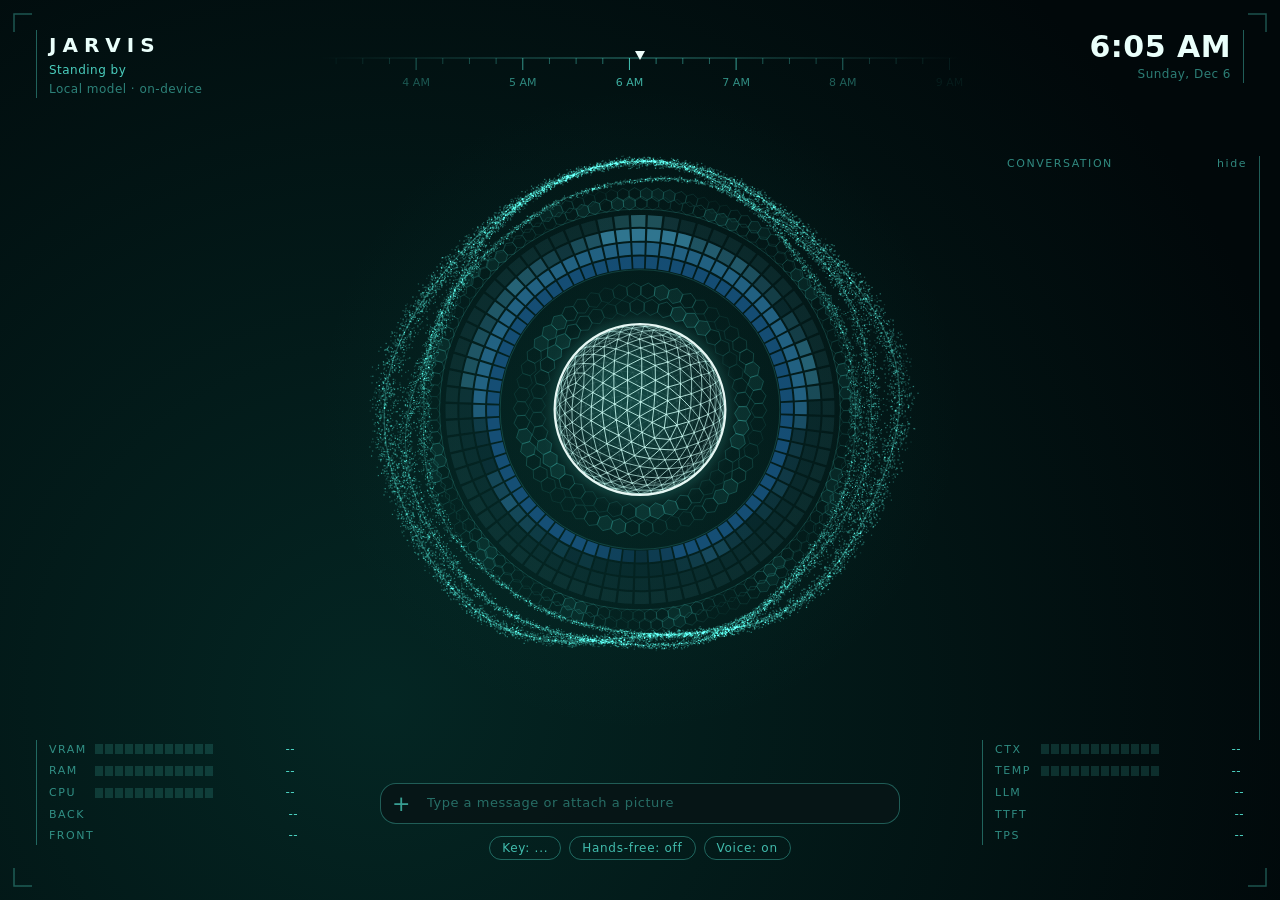
==== commit 6c210a39: "Pictures in chat: attach, paste, drop, shrink, token budget, thumbnails" ====
--- a/index.html
+++ b/index.html
@@ -49,7 +49,14 @@
 </div>
 
 <div id="ctl">
-  <div id="chat"><input id="chatIn" type="text" autocomplete="off" placeholder="Type a message and press Enter" aria-label="Message"></div>
+<div id="chat">
+  <div id="picStrip"></div>
+  <textarea id="chatIn" rows="1" autocomplete="off" placeholder="Type a message or attach a picture" aria-label="Message"></textarea>
+  <div id="chatBar">
+    <button id="picBtn" type="button" title="Attach a picture (or paste or drop one)" aria-label="Attach a picture">+</button>
+    <input id="picFile" type="file" accept="image/png,image/jpeg,image/webp,image/gif" multiple hidden>
+  </div>
+</div>
   <button id="keyBtn" title="Change the push-to-talk key">Key: ...</button>
   <button id="handsBtn" title="Toggle the Hey Jarvis wake word">Hands-free: off</button>
 </div>
--- a/style.css
+++ b/style.css
@@ -25,7 +25,7 @@
 #br { right:36px; bottom:52px; width:262px; }
 
 /* ---------- captions ---------- */
-#tx { left:50%; transform:translateX(-50%); bottom:150px; width:min(640px,92vw); text-align:center; font-size:14px; line-height:1.5; min-height:60px; }
+#tx { left:50%; transform:translateX(-50%); bottom:calc(150px + min(var(--grow, 0px), 120px)); transition:bottom .15s ease; width:min(640px,92vw); text-align:center; font-size:14px; line-height:1.5; min-height:60px; }
 #youTxt { color:rgba(var(--rgb),.7); }
 #jvTxt { color:#eafffb; display:flex; flex-direction:column; justify-content:flex-end; max-height:6em; overflow:hidden; }
 
@@ -38,13 +38,20 @@
 #ctl button:hover { background:rgba(var(--rgb),.12); }
 #ctl button.on { background:rgba(var(--rgb),.22); border-color:rgba(var(--rgb),.9); }
 
-#chat { flex-basis:100%; display:flex; margin-bottom:4px; }
-#chatIn { flex:1; font:inherit; font-size:13px; letter-spacing:.04em; color:#eafffb;
-  background:rgba(var(--rgb),.06); border:1px solid rgba(var(--rgb),.4); border-radius:999px;
-  padding:6px 16px; outline:none; }
+#chat { position:relative; flex-basis:100%; display:grid; grid-template-columns:auto 1fr; grid-template-areas:"strip strip" "btn text"; align-items:center; column-gap:6px; box-sizing:border-box; margin-bottom:4px; padding:6px 12px 6px 8px;
+  text-align:left; background:#020a0c; box-shadow:inset 0 0 0 999px rgba(var(--rgb),.06);
+  border:1px solid rgba(var(--rgb),.4); border-radius:16px; }
+#chat:focus-within { border-color:rgba(var(--rgb),.9); box-shadow:inset 0 0 0 999px rgba(var(--rgb),.12); }
+#chatIn { grid-area:text; display:block; min-width:0; width:100%; box-sizing:border-box; resize:none; overflow-y:auto; max-height:110px;
+  font:inherit; font-size:13px; line-height:1.45; letter-spacing:.04em; color:#eafffb;
+  background:transparent; border:0; padding:4px 6px; outline:none;
+  scrollbar-width:thin; scrollbar-color:rgba(var(--rgb),.35) transparent; }
 #chatIn::placeholder { color:rgba(var(--rgb),.45); }
-#chatIn:focus { border-color:rgba(var(--rgb),.9); background:rgba(var(--rgb),.12); }
 #chatIn:disabled { opacity:.5; }
+#chatBar { grid-area:btn; display:flex; align-items:center; }
+#ctl #picBtn { width:26px; height:26px; padding:0; display:flex; align-items:center; justify-content:center; font-size:22px; line-height:1; border:0; border-radius:6px; color:rgba(var(--rgb),.7); }
+#ctl #picBtn:hover { background:transparent; color:#eafffb; }
+#chat.tall { grid-template-columns:1fr; grid-template-areas:"strip" "text" "btn"; row-gap:2px; }
 
 /* ---------- conversation panel ---------- */
 #chatPanel { position:fixed; right:36px; top:156px; bottom:160px; width:300px; display:flex; flex-direction:column;
@@ -64,5 +71,26 @@
 /* ---------- small screens ---------- */
 @media (max-width:1320px) { #chatPanel { width:240px; right:20px; } }
 @media (max-width:899px) { #chatPanel { display:none; } }
+
+/* pictures */
+#picStrip { grid-area:strip; display:flex; flex-wrap:wrap; gap:10px; padding:2px 4px 8px; }
+#picStrip:empty { display:none; }
+#picStrip .pic img { height:64px; max-width:120px; border-radius:8px; }
+#toast { position:absolute; left:50%; bottom:calc(100% + 10px); transform:translate(-50%,6px); width:max-content; max-width:94%;
+  padding:7px 14px; border-radius:10px; font-size:12px; line-height:1.4; letter-spacing:.04em; text-align:center; color:#eafffb;
+  background:rgba(2,10,12,.95); border:1px solid rgba(var(--rgb),.9); box-shadow:0 0 14px rgba(var(--rgb),.25);
+  opacity:0; pointer-events:none; transition:opacity .18s, transform .18s; }
+#toast.on { opacity:1; transform:translate(-50%,0); }
+.pic { position:relative; }
+.pic img { height:54px; max-width:96px; object-fit:cover; display:block; cursor:zoom-in; border:1px solid rgba(var(--rgb),.5); }
+.pic .x { position:absolute; top:-6px; right:-6px; width:16px; height:16px; line-height:15px; text-align:center; font-size:13px; cursor:pointer; color:#eafffb; background:rgba(6,16,20,.9); border:1px solid rgba(var(--rgb),.7); border-radius:50%; }
+.msg .pics { display:flex; flex-wrap:wrap; gap:6px; margin:4px 0; }
+.msg .pics img { height:60px; max-width:110px; object-fit:cover; cursor:zoom-in; border:1px solid rgba(var(--rgb),.4); transition:opacity .3s, filter .3s; }
+.msg .pics img.gone { opacity:.3; filter:grayscale(1); }
+#picBox { position:fixed; inset:0; z-index:50; display:none; align-items:center; justify-content:center; background:rgba(2,8,10,.88); cursor:zoom-out; }
+#picBox.on { display:flex; }
+#picBox img { max-width:92vw; max-height:92vh; }
+#dropHint { position:fixed; inset:12px; z-index:40; display:none; align-items:center; justify-content:center; font-size:20px; letter-spacing:.14em; color:#eafffb; background:rgba(var(--rgb),.08); border:2px dashed rgba(var(--rgb),.8); pointer-events:none; }
+#dropHint.on { display:flex; }
 @media (max-width:1140px) { #bl, #br { display:none; } }
 @media (max-width:640px) { #tl .dim, #tr .dim { display:none; } .big { font-size:22px; } #tl { left:24px; } #tr { right:24px; } }
